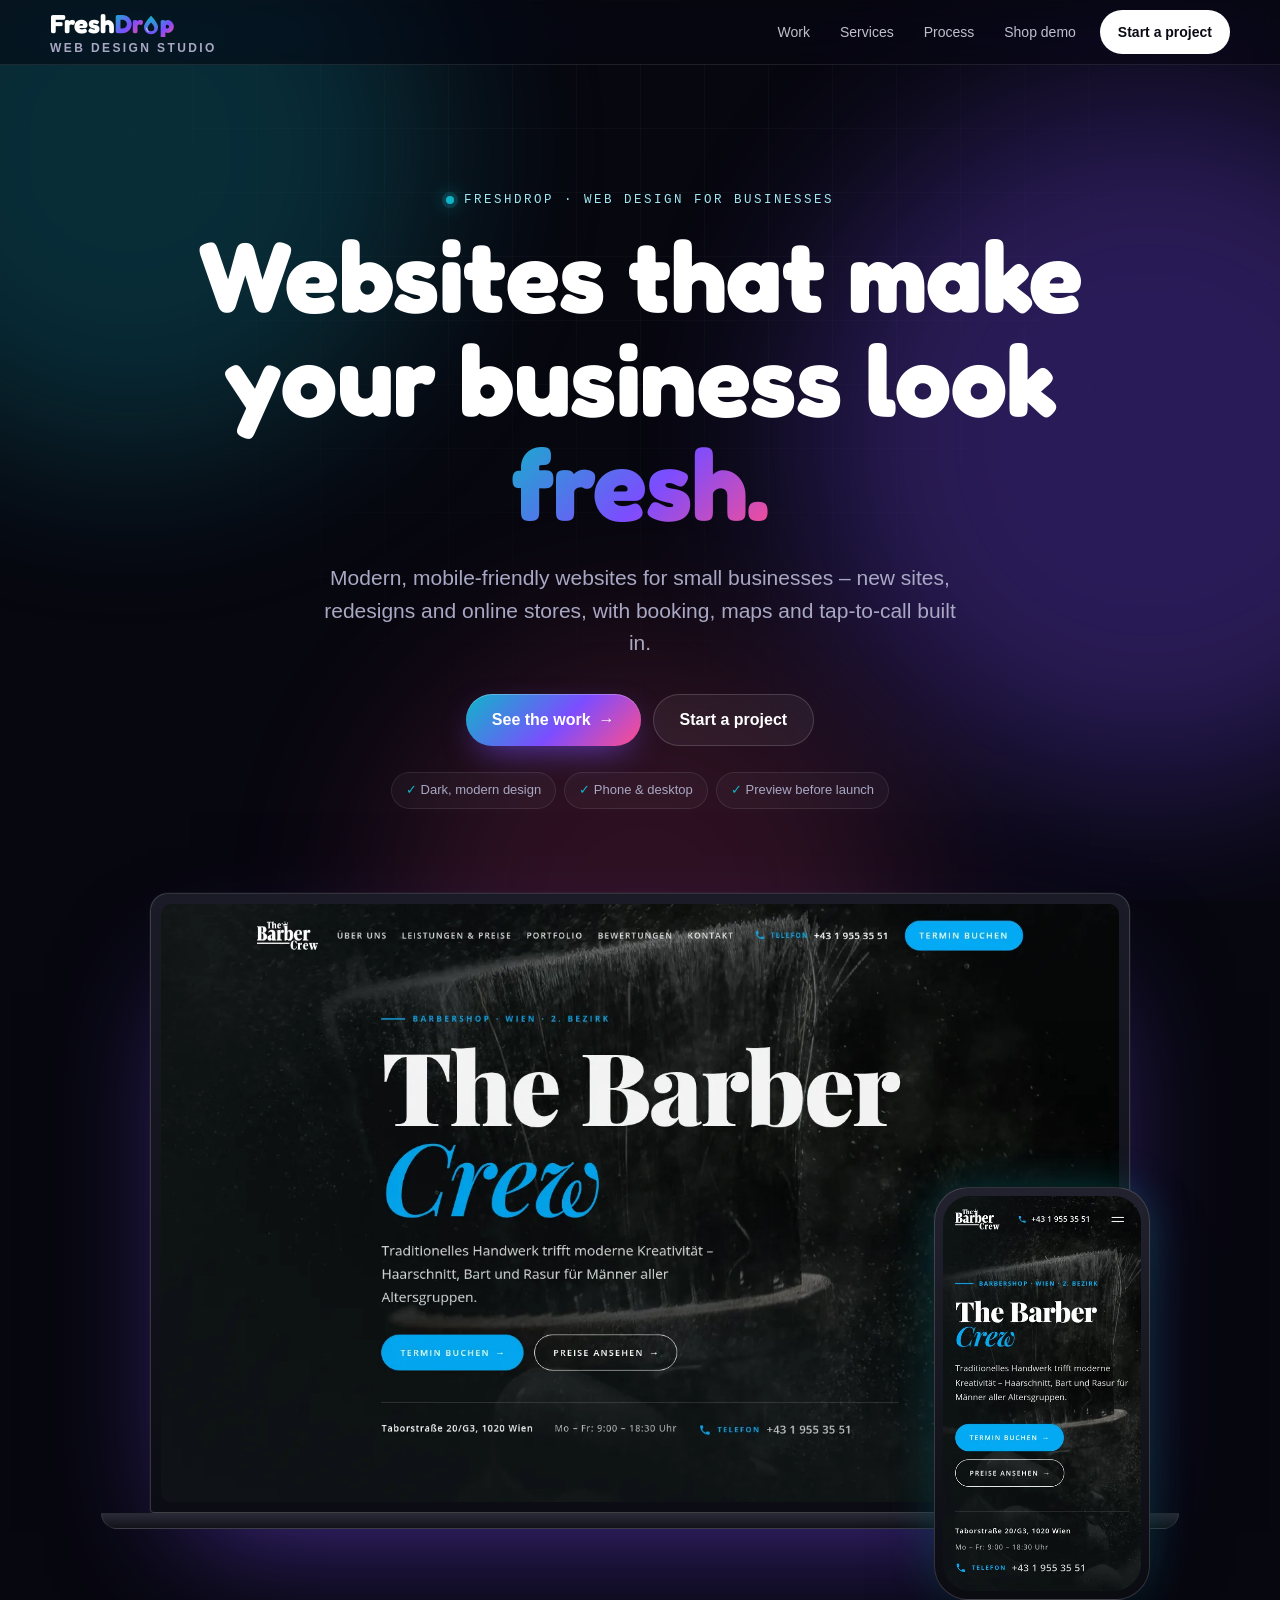
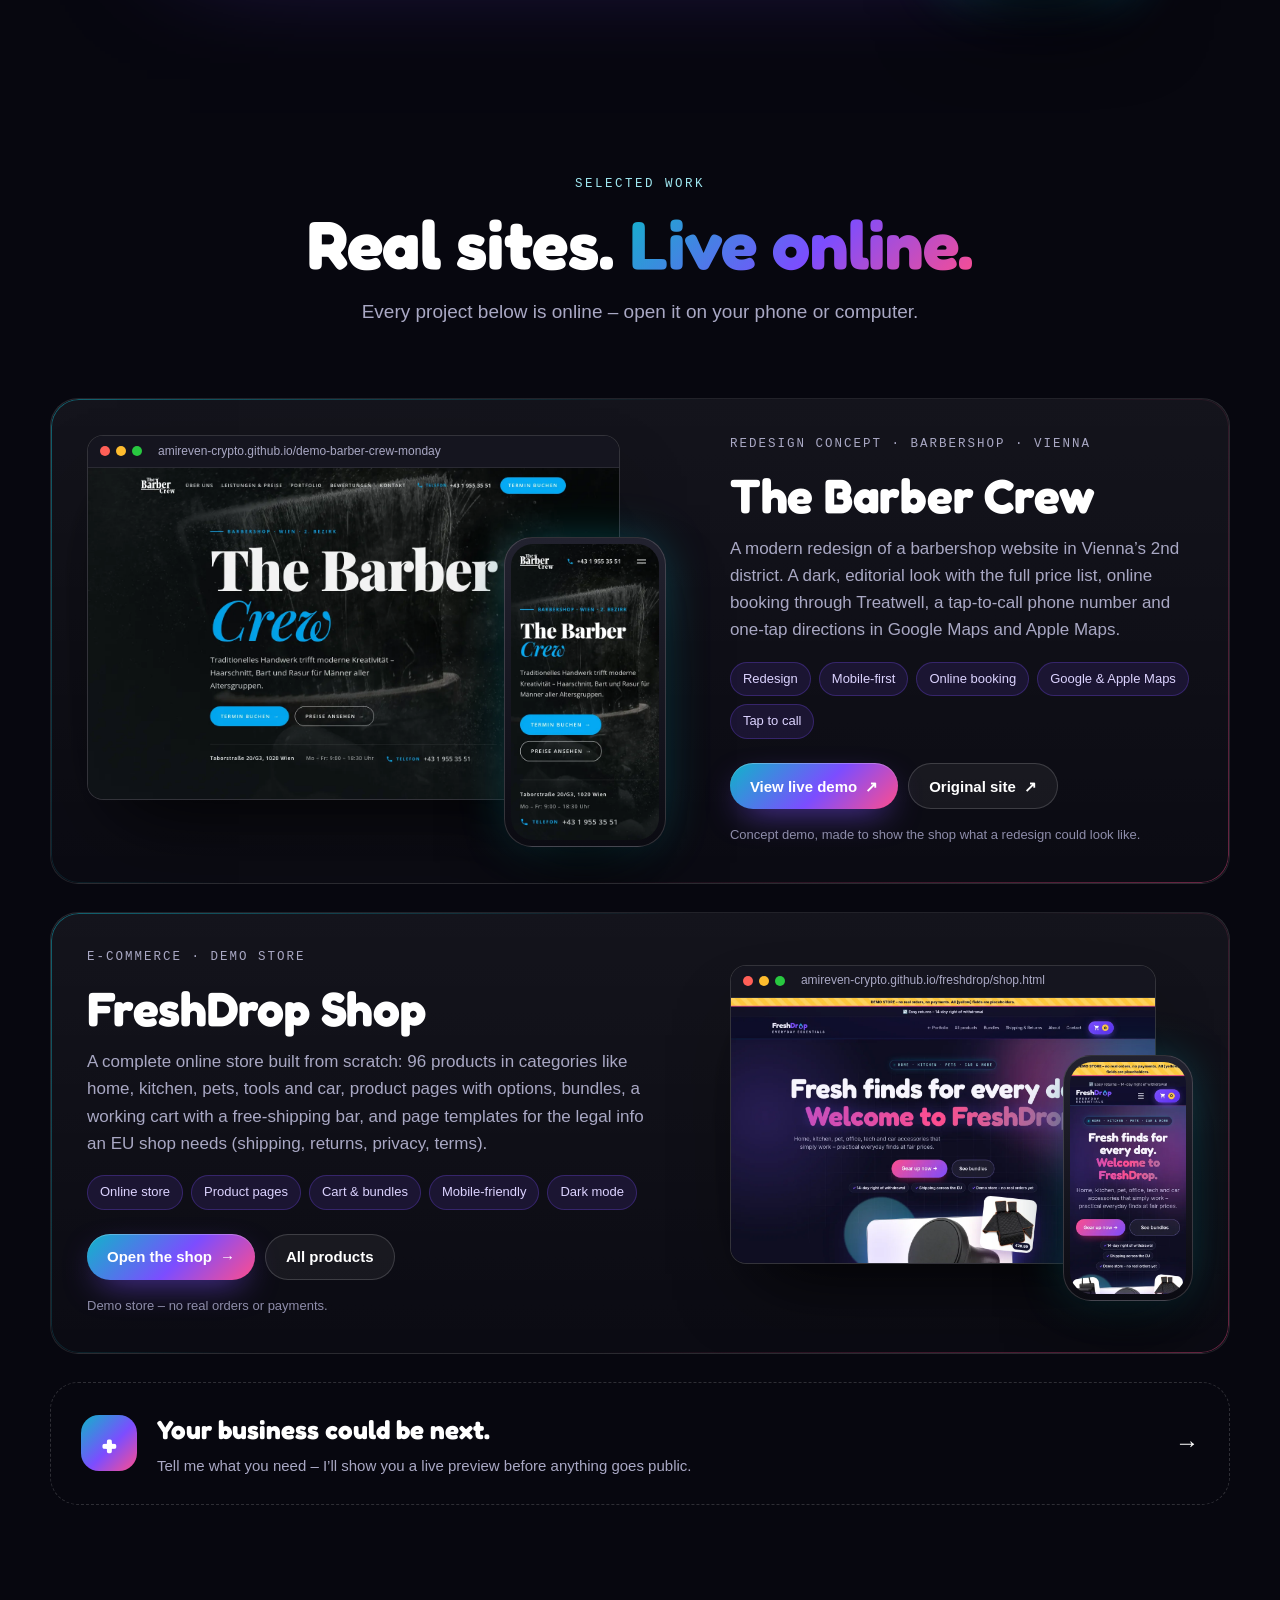
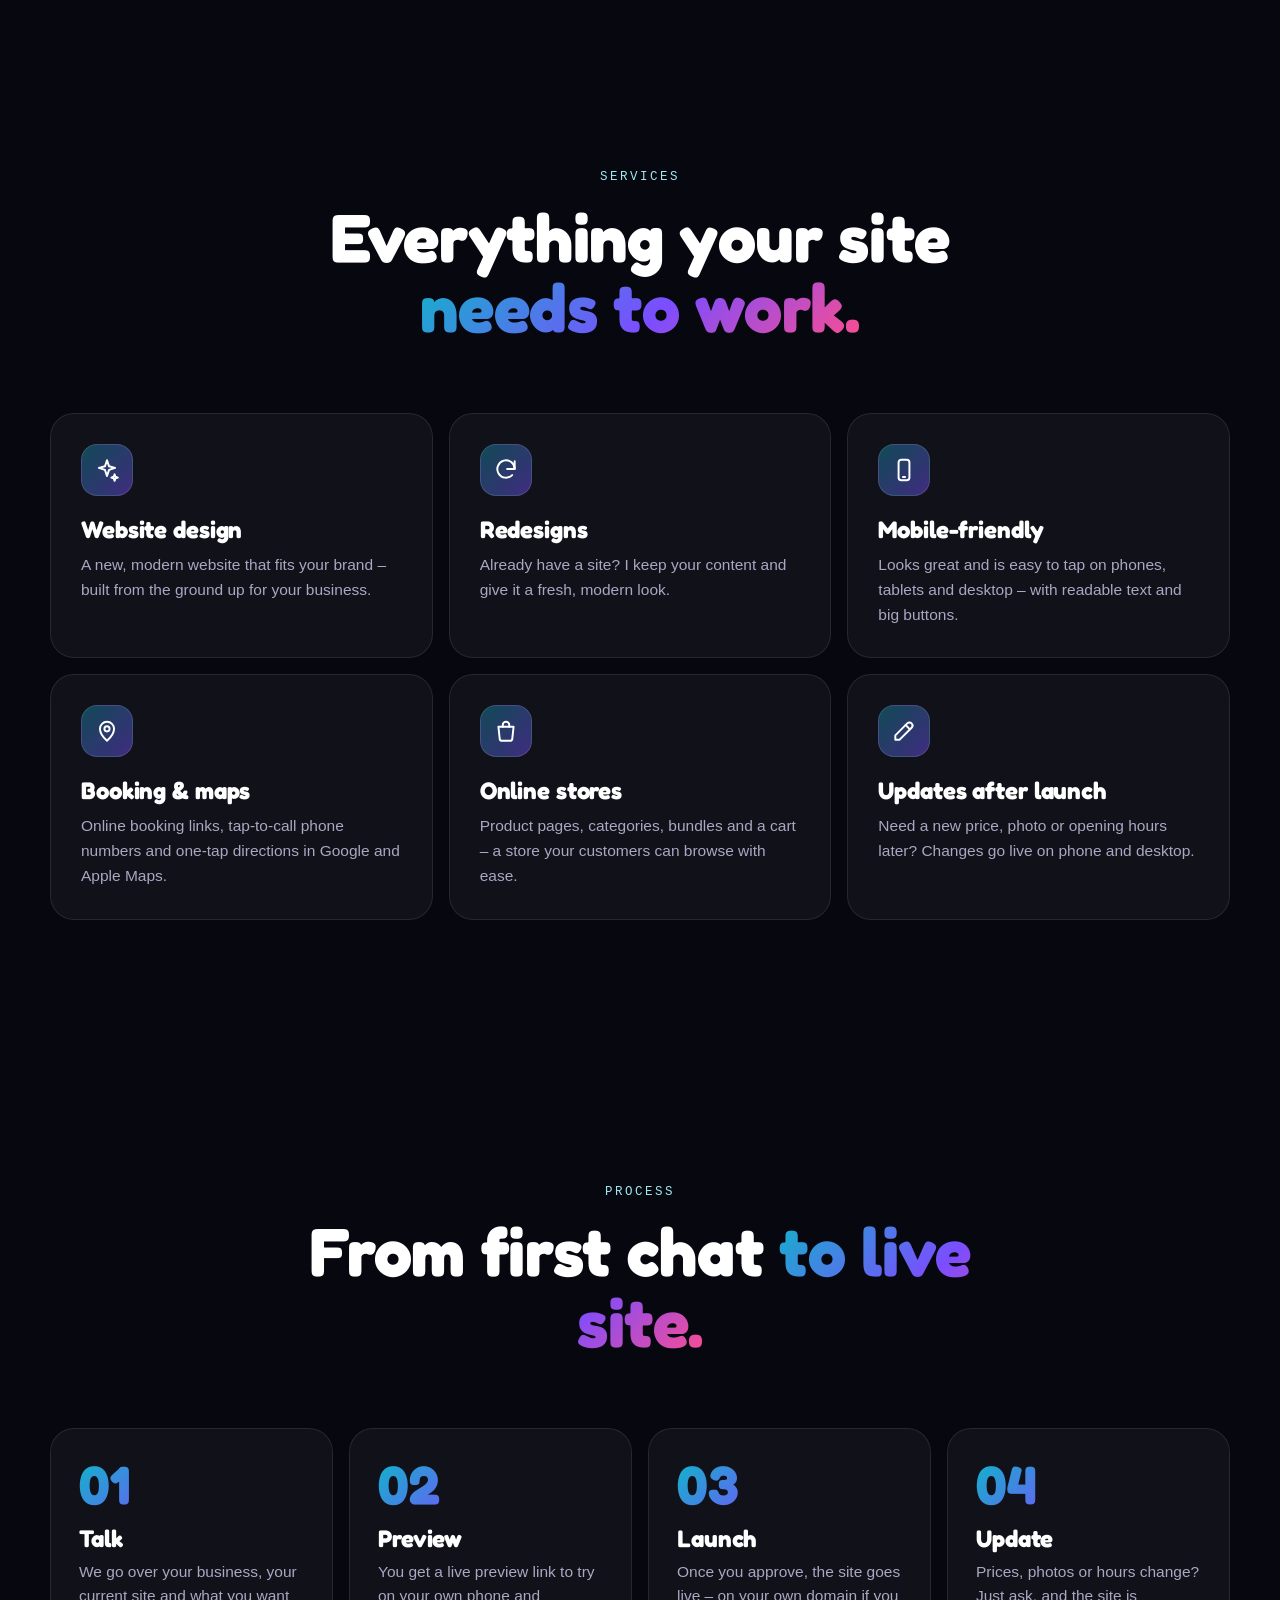
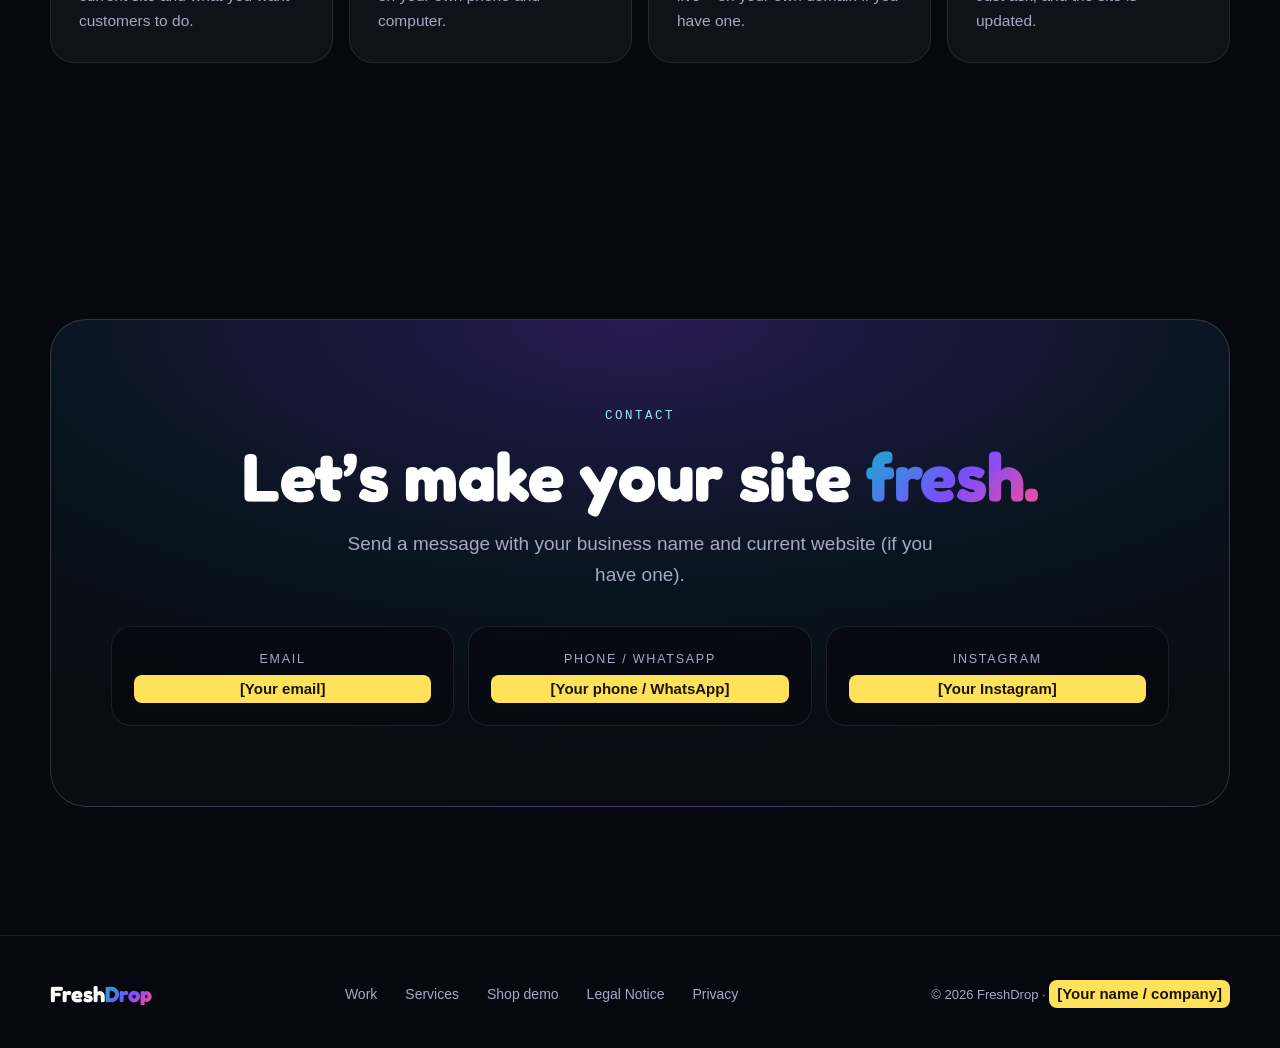
==== index.html @ e21762d0 "Harden the FreshDrop portfolio preview: CSP, noindex and HTML escaping Add security and referrer met" ====
<!doctype html><html lang="en" class="dark"><head><meta charset="utf-8">
<meta http-equiv="Content-Security-Policy" content="default-src 'self'; base-uri 'self'; object-src 'none'; script-src 'self'; style-src 'self' 'unsafe-inline'; img-src 'self' data:; font-src 'self'; media-src 'self'; connect-src 'none'; form-action 'self'; frame-src 'none'; worker-src 'none'; upgrade-insecure-requests">
<meta name="referrer" content="strict-origin-when-cross-origin">
<meta name="robots" content="noindex, nofollow"><meta name="viewport" content="width=device-width,initial-scale=1,viewport-fit=cover">
<title>FreshDrop | Web design for businesses</title>
<meta name="description" content="FreshDrop designs and builds modern, mobile-friendly websites for businesses – new sites, redesigns, online stores, booking and maps integration.">
<link rel="canonical" href="https://amireven-crypto.github.io/freshdrop/">
<meta property="og:type" content="website"><meta property="og:site_name" content="FreshDrop"><meta property="og:locale" content="en_US"><meta property="og:title" content="FreshDrop | Web design for businesses"><meta property="og:description" content="Modern, mobile-friendly websites for businesses – new sites, redesigns and online stores."><meta property="og:url" content="https://amireven-crypto.github.io/freshdrop/"><meta property="og:image" content="https://amireven-crypto.github.io/freshdrop/assets/work/og-portfolio.png"><meta property="og:image:width" content="1200"><meta property="og:image:height" content="630"><meta property="og:image:alt" content="FreshDrop – web design for businesses">
<meta name="twitter:card" content="summary_large_image"><meta name="twitter:title" content="FreshDrop | Web design for businesses"><meta name="twitter:description" content="Modern, mobile-friendly websites for businesses – new sites, redesigns and online stores."><meta name="twitter:image" content="https://amireven-crypto.github.io/freshdrop/assets/work/og-portfolio.png">
<meta name="color-scheme" content="dark only"><meta name="theme-color" content="#07070F">
<link rel="icon" href="assets/favicon.svg" type="image/svg+xml"><link rel="icon" href="favicon.ico" sizes="48x48"><link rel="apple-touch-icon" href="assets/apple-touch-icon.png">
<link rel="preload" href="assets/fonts/fredoka-latin.woff2" as="font" type="font/woff2" crossorigin>
<link rel="stylesheet" href="assets/portfolio.css">
</head>
<body>
<a class="skip" href="#main">Skip to main content</a>
<div class="bg" aria-hidden="true"><span class="orb o1"></span><span class="orb o2"></span><span class="orb o3"></span><span class="grid"></span></div>

<header class="nav" id="top"><div class="wrap nav-in">
  <a class="logo" href="index.html" aria-label="FreshDrop – home"><span class="wm">Fresh<b>Dr</b><svg class="pdrop" viewBox="0 0 24 30" aria-hidden="true"><defs><linearGradient id="fdg" x1="0" y1="0" x2="0" y2="1"><stop offset="0" stop-color="#0FB5C9"/><stop offset="1" stop-color="#7C4DFF"/></linearGradient></defs><path fill="url(#fdg)" fill-rule="evenodd" d="M12 1C12 1 1.5 11.6 1.5 18.2a10.5 10.5 0 0 0 21 0C22.5 11.6 12 1 12 1ZM12 11.2C12 11.2 7.1 16.1 7.1 19.2a4.9 4.9 0 0 0 9.8 0C16.9 16.1 12 11.2 12 11.2Z"/><path d="M5.2 19.5a7 7 0 0 0 2.6 5.2" fill="none" stroke="#fff" stroke-opacity=".75" stroke-width="1.4" stroke-linecap="round"/></svg><b>p</b></span><small class="tagline">Web design studio</small></a>
  <nav class="links" id="navlinks" aria-label="Main"><a href="#work">Work</a><a href="#services">Services</a><a href="#process">Process</a><a href="shop.html">Shop demo</a><a href="#contact" class="cta-sm">Start a project</a></nav>
  <button class="burger" type="button" aria-label="Open menu" aria-expanded="false" aria-controls="navlinks"><span></span><span></span></button>
</div></header>

<main id="main" tabindex="-1">
<section class="hero"><div class="wrap">
  <p class="eyebrow"><span class="dot"></span>FreshDrop · Web design for businesses</p>
  <h1>Websites that make <br>your business look <span class="g">fresh.</span></h1>
  <p class="lead">Modern, mobile-friendly websites for small businesses – new sites, redesigns and online stores, with booking, maps and tap-to-call built in.</p>
  <div class="ctas"><a class="btn primary" href="#work">See the work <span aria-hidden="true">→</span></a><a class="btn ghost" href="#contact">Start a project</a></div>
  <ul class="chips" aria-label="Highlights"><li>Dark, modern design</li><li>Phone &amp; desktop</li><li>Preview before launch</li></ul>
  <div class="hero-stage reveal" aria-hidden="true">
    <div class="laptop"><div class="screen"><img src="assets/work/barbercrew-desktop.webp" alt="" width="1440" height="900" fetchpriority="high"></div><div class="base"></div></div>
    <div class="phone"><div class="pscreen"><img src="assets/work/barbercrew-mobile.webp" alt="" width="390" height="845"></div></div>
  </div>
</div></section>

<section class="sec" id="work" aria-labelledby="work-h"><div class="wrap">
  <div class="head reveal"><p class="eyebrow">Selected work</p><h2 id="work-h">Real sites. <span class="g">Live online.</span></h2><p class="sub">Every project below is online – open it on your phone or computer.</p></div>

  <article class="proj reveal">
    <div class="proj-media">
      <div class="win"><div class="bar"><i></i><i></i><i></i><span>amireven-crypto.github.io/demo-barber-crew-monday</span></div><img src="assets/work/barbercrew-desktop.webp" alt="The Barber Crew redesign – desktop homepage with dark hero, booking button and phone number" width="1440" height="900" loading="lazy"></div>
      <div class="phone sm"><div class="pscreen"><img src="assets/work/barbercrew-mobile.webp" alt="The Barber Crew redesign on a phone" width="390" height="845" loading="lazy"></div></div>
    </div>
    <div class="proj-body">
      <p class="kicker">Redesign concept · Barbershop · Vienna</p>
      <h3>The Barber Crew</h3>
      <p>A modern redesign of a barbershop website in Vienna’s 2nd district. A dark, editorial look with the full price list, online booking through Treatwell, a tap-to-call phone number and one-tap directions in Google Maps and Apple Maps.</p>
      <ul class="tags"><li>Redesign</li><li>Mobile-first</li><li>Online booking</li><li>Google &amp; Apple Maps</li><li>Tap to call</li></ul>
      <div class="pl"><a class="btn primary sm" href="https://amireven-crypto.github.io/demo-barber-crew-monday/" target="_blank" rel="noopener">View live demo <span aria-hidden="true">↗</span></a><a class="btn ghost sm" href="https://barber-crew.at/" target="_blank" rel="noopener">Original site <span aria-hidden="true">↗</span></a></div>
      <p class="note">Concept demo, made to show the shop what a redesign could look like.</p>
    </div>
  </article>

  <article class="proj flip reveal">
    <div class="proj-media">
      <div class="win"><div class="bar"><i></i><i></i><i></i><span>amireven-crypto.github.io/freshdrop/shop.html</span></div><img src="assets/work/freshdrop-shop-desktop.webp" alt="FreshDrop Shop – desktop homepage of the demo online store" width="1440" height="900" loading="lazy"></div>
      <div class="phone sm"><div class="pscreen"><img src="assets/work/freshdrop-shop-mobile.webp" alt="FreshDrop Shop on a phone" width="390" height="844" loading="lazy"></div></div>
    </div>
    <div class="proj-body">
      <p class="kicker">E-commerce · Demo store</p>
      <h3>FreshDrop Shop</h3>
      <p>A complete online store built from scratch: 96 products in categories like home, kitchen, pets, tools and car, product pages with options, bundles, a working cart with a free-shipping bar, and page templates for the legal info an EU shop needs (shipping, returns, privacy, terms).</p>
      <ul class="tags"><li>Online store</li><li>Product pages</li><li>Cart &amp; bundles</li><li>Mobile-friendly</li><li>Dark mode</li></ul>
      <div class="pl"><a class="btn primary sm" href="shop.html">Open the shop <span aria-hidden="true">→</span></a><a class="btn ghost sm" href="products.html">All products</a></div>
      <p class="note">Demo store – no real orders or payments.</p>
    </div>
  </article>

  <a class="next reveal" href="#contact"><span class="plus" aria-hidden="true">+</span><span><b>Your business could be next.</b><small>Tell me what you need – I’ll show you a live preview before anything goes public.</small></span><span class="arr" aria-hidden="true">→</span></a>
</div></section>

<section class="sec" id="services" aria-labelledby="svc-h"><div class="wrap">
  <div class="head reveal"><p class="eyebrow">Services</p><h2 id="svc-h">Everything your site <span class="g">needs to work.</span></h2></div>
  <div class="svc">
    <div class="tile reveal"><span class="ic" aria-hidden="true"><svg viewBox="0 0 24 24" fill="none" stroke="currentColor" stroke-width="1.8" stroke-linecap="round" stroke-linejoin="round"><path d="M12 3l1.9 5.6L19.5 10l-5.6 1.9L12 17.5l-1.9-5.6L4.5 10l5.6-1.4z"/><path d="M19 16l.8 2.2L22 19l-2.2.8L19 22l-.8-2.2L16 19l2.2-.8z"/></svg></span><h3>Website design</h3><p>A new, modern website that fits your brand – built from the ground up for your business.</p></div>
    <div class="tile reveal"><span class="ic" aria-hidden="true"><svg viewBox="0 0 24 24" fill="none" stroke="currentColor" stroke-width="1.8" stroke-linecap="round" stroke-linejoin="round"><path d="M20 11a8 8 0 1 0-2.3 5.7"/><path d="M20 4v7h-7"/></svg></span><h3>Redesigns</h3><p>Already have a site? I keep your content and give it a fresh, modern look.</p></div>
    <div class="tile reveal"><span class="ic" aria-hidden="true"><svg viewBox="0 0 24 24" fill="none" stroke="currentColor" stroke-width="1.8" stroke-linecap="round" stroke-linejoin="round"><rect x="7" y="2.5" width="10" height="19" rx="2.5"/><path d="M11 18.5h2"/></svg></span><h3>Mobile-friendly</h3><p>Looks great and is easy to tap on phones, tablets and desktop – with readable text and big buttons.</p></div>
    <div class="tile reveal"><span class="ic" aria-hidden="true"><svg viewBox="0 0 24 24" fill="none" stroke="currentColor" stroke-width="1.8" stroke-linecap="round" stroke-linejoin="round"><path d="M12 21s-6.5-5.6-6.5-11a6.5 6.5 0 0 1 13 0c0 5.4-6.5 11-6.5 11z"/><circle cx="12" cy="10" r="2.4"/></svg></span><h3>Booking &amp; maps</h3><p>Online booking links, tap-to-call phone numbers and one-tap directions in Google and Apple Maps.</p></div>
    <div class="tile reveal"><span class="ic" aria-hidden="true"><svg viewBox="0 0 24 24" fill="none" stroke="currentColor" stroke-width="1.8" stroke-linecap="round" stroke-linejoin="round"><path d="M5 8h14l-1.2 11.2a2 2 0 0 1-2 1.8H8.2a2 2 0 0 1-2-1.8z"/><path d="M9 8V6.5a3 3 0 0 1 6 0V8"/></svg></span><h3>Online stores</h3><p>Product pages, categories, bundles and a cart – a store your customers can browse with ease.</p></div>
    <div class="tile reveal"><span class="ic" aria-hidden="true"><svg viewBox="0 0 24 24" fill="none" stroke="currentColor" stroke-width="1.8" stroke-linecap="round" stroke-linejoin="round"><path d="M4 20h4L19 9a2.8 2.8 0 0 0-4-4L4 16z"/><path d="M13.5 6.5l4 4"/></svg></span><h3>Updates after launch</h3><p>Need a new price, photo or opening hours later? Changes go live on phone and desktop.</p></div>
  </div>
</div></section>

<section class="sec" id="process" aria-labelledby="proc-h"><div class="wrap">
  <div class="head reveal"><p class="eyebrow">Process</p><h2 id="proc-h">From first chat <span class="g">to live site.</span></h2></div>
  <ol class="steps">
    <li class="reveal"><span class="n">01</span><h3>Talk</h3><p>We go over your business, your current site and what you want customers to do.</p></li>
    <li class="reveal"><span class="n">02</span><h3>Preview</h3><p>You get a live preview link to try on your own phone and computer.</p></li>
    <li class="reveal"><span class="n">03</span><h3>Launch</h3><p>Once you approve, the site goes live – on your own domain if you have one.</p></li>
    <li class="reveal"><span class="n">04</span><h3>Update</h3><p>Prices, photos or hours change? Just ask, and the site is updated.</p></li>
  </ol>
</div></section>

<section class="sec" id="contact" aria-labelledby="ct-h"><div class="wrap">
  <div class="contact reveal">
    <p class="eyebrow">Contact</p>
    <h2 id="ct-h">Let’s make your site <span class="g">fresh.</span></h2>
    <p class="sub">Send a message with your business name and current website (if you have one).</p>
    <div class="ct-grid">
      <a class="ct" href="#contact"><small>Email</small><span class="ph">[Your email]</span></a>
      <a class="ct" href="#contact"><small>Phone / WhatsApp</small><span class="ph">[Your phone / WhatsApp]</span></a>
      <a class="ct" href="#contact"><small>Instagram</small><span class="ph">[Your Instagram]</span></a>
    </div>
  </div>
</div></section>
</main>

<footer class="foot"><div class="wrap foot-in">
  <a class="logo" href="index.html" aria-label="FreshDrop – home"><span class="wm">Fresh<b>Drop</b></span></a>
  <nav aria-label="Footer"><a href="#work">Work</a><a href="#services">Services</a><a href="shop.html">Shop demo</a><a href="legal-notice.html">Legal Notice</a><a href="privacy.html">Privacy</a></nav>
  <p>© <span id="yr">2026</span> FreshDrop · <span class="ph">[Your name / company]</span></p>
</div></footer>
<script src="assets/portfolio.js"></script>
</body></html>
---- assets/portfolio.css ----
/* FreshDrop portfolio – always dark, Apple-like, bubbly Fredoka headings */
@font-face{font-family:'Fredoka';font-style:normal;font-weight:500 700;font-display:swap;src:url(fonts/fredoka-latin-ext.woff2) format('woff2');unicode-range:U+0100-02BA,U+02BD-02C5,U+02C7-02CC,U+02CE-02D7,U+02DD-02FF,U+0304,U+0308,U+0329,U+1D00-1DBF,U+1E00-1E9F,U+1EF2-1EFF,U+2020,U+20A0-20AB,U+20AD-20C4,U+2113,U+2C60-2C7F,U+A720-A7FF}
@font-face{font-family:'Fredoka';font-style:normal;font-weight:500 700;font-display:swap;src:url(fonts/fredoka-latin.woff2) format('woff2');unicode-range:U+0000-00FF,U+0131,U+0152-0153,U+02BB-02BC,U+02C6,U+02DA,U+02DC,U+0304,U+0308,U+0329,U+2000-206F,U+20AC,U+2122,U+2191,U+2193,U+2212,U+2215,U+FEFF,U+FFFD}
:root{color-scheme:dark only;--bg:#07070F;--bg2:#0E0E1C;--card:rgba(255,255,255,.045);--line:rgba(255,255,255,.09);--line2:rgba(255,255,255,.16);--text:#E9E8F5;--muted:#A9A8C4;--ink:#FFFFFF;
--grad:linear-gradient(135deg,#0FB5C9 0%,#7C4DFF 55%,#FF4D8D 100%);--display:'Fredoka',ui-rounded,"SF Pro Rounded",system-ui,-apple-system,"Segoe UI",sans-serif;
--font:-apple-system,BlinkMacSystemFont,"SF Pro Text","Inter","Segoe UI",Roboto,"Helvetica Neue",Arial,sans-serif;--r:28px;--ease:cubic-bezier(.22,.61,.36,1)}
*{box-sizing:border-box}
html{background:var(--bg);scroll-behavior:smooth;scroll-padding-top:84px;-webkit-text-size-adjust:100%}
body{margin:0;background:transparent;color:var(--text);font:400 17px/1.6 var(--font);-webkit-font-smoothing:antialiased;-moz-osx-font-smoothing:grayscale;overflow-x:hidden}
img{max-width:100%;height:auto;display:block}
a{color:inherit}
.wrap{width:min(1180px,100% - 40px);margin-inline:auto}
.skip{position:absolute;left:-9999px;top:8px;z-index:100;background:#fff;color:#000;padding:10px 16px;border-radius:12px}
.skip:focus{left:12px}
:focus-visible{outline:2px solid #7C4DFF;outline-offset:3px;border-radius:12px}
h1,h2,h3{font-family:var(--display);font-weight:700;color:var(--ink);letter-spacing:-.005em;line-height:1.04;margin:0}
.g{background:var(--grad);-webkit-background-clip:text;background-clip:text;color:transparent;-webkit-text-fill-color:transparent}
.eyebrow{display:inline-flex;align-items:center;gap:10px;margin:0 0 18px;font:500 12.5px/1 ui-monospace,"SF Mono","JetBrains Mono",Menlo,Consolas,monospace;letter-spacing:.2em;text-transform:uppercase;color:#9FE7F0}
.eyebrow .dot{width:8px;height:8px;border-radius:50%;background:#0FB5C9;box-shadow:0 0 0 4px rgba(15,181,201,.18),0 0 18px #0FB5C9;animation:pulse 2.4s infinite}
@keyframes pulse{50%{box-shadow:0 0 0 8px rgba(15,181,201,0),0 0 24px #0FB5C9}}

/* background */
.bg{position:fixed;inset:0;z-index:-1;overflow:hidden;pointer-events:none}
.orb{position:absolute;border-radius:50%;filter:blur(90px);opacity:.42}
.o1{width:620px;height:620px;left:-180px;top:-160px;background:#0FB5C9;opacity:.22}
.o2{width:700px;height:700px;right:-220px;top:10%;background:#7C4DFF;opacity:.30}
.o3{width:520px;height:520px;left:30%;bottom:-260px;background:#FF4D8D;opacity:.16}
.grid{position:absolute;inset:0;background-image:linear-gradient(rgba(255,255,255,.035) 1px,transparent 1px),linear-gradient(90deg,rgba(255,255,255,.035) 1px,transparent 1px);background-size:64px 64px;-webkit-mask-image:radial-gradient(ellipse at 50% 0%,#000 0%,transparent 70%);mask-image:radial-gradient(ellipse at 50% 0%,#000 0%,transparent 70%)}

/* nav */
.nav{position:sticky;top:0;z-index:50;background:rgba(7,7,15,.62);-webkit-backdrop-filter:saturate(180%) blur(20px);backdrop-filter:saturate(180%) blur(20px);border-bottom:1px solid var(--line)}
.nav-in{display:flex;align-items:center;justify-content:space-between;min-height:64px;gap:16px}
.logo{display:inline-flex;flex-direction:column;text-decoration:none;color:var(--ink);line-height:1;min-height:44px;justify-content:center}
.logo .wm{font-family:var(--display);font-weight:700;font-size:26px;letter-spacing:0;display:inline-flex;align-items:flex-end}
.logo .wm b{font-weight:700;background:var(--grad);-webkit-background-clip:text;background-clip:text;color:transparent;-webkit-text-fill-color:transparent}
.logo .pdrop{width:.62em;height:.78em;margin:0 .01em .06em}
.logo .tagline{font:600 12px/1 var(--font);letter-spacing:.2em;text-transform:uppercase;color:var(--muted);margin-top:5px}
.links{display:flex;align-items:center;gap:6px}
.links a{text-decoration:none;font-size:14px;color:var(--text);opacity:.82;padding:10px 12px;border-radius:999px;min-height:44px;display:inline-flex;align-items:center;transition:opacity .2s,background .2s}
.links a:hover{opacity:1;background:rgba(255,255,255,.06)}
.links .cta-sm{opacity:1;background:#fff;color:#0A0A14;font-weight:600;padding:10px 18px;margin-left:6px}
.links .cta-sm:hover{background:#fff;transform:translateY(-1px)}
.burger{display:none;width:44px;height:44px;border:1px solid var(--line2);border-radius:14px;background:rgba(255,255,255,.04);cursor:pointer;flex-direction:column;justify-content:center;align-items:center;gap:6px}
.burger span{display:block;width:18px;height:2px;border-radius:2px;background:#fff;transition:transform .3s var(--ease)}
.burger[aria-expanded="true"] span:first-child{transform:translateY(4px) rotate(45deg)}
.burger[aria-expanded="true"] span:last-child{transform:translateY(-4px) rotate(-45deg)}

/* buttons */
.btn{display:inline-flex;align-items:center;justify-content:center;gap:8px;min-height:52px;padding:0 26px;border-radius:999px;font:600 16px/1 var(--font);text-decoration:none;transition:transform .25s var(--ease),box-shadow .25s,background .25s;white-space:nowrap}
.btn.sm{min-height:46px;padding:0 20px;font-size:15px}
.btn.primary{background:var(--grad);color:#fff;box-shadow:0 12px 34px -12px rgba(124,77,255,.8),inset 0 1px 0 rgba(255,255,255,.25)}
.btn.primary:hover{transform:translateY(-2px);box-shadow:0 18px 40px -12px rgba(124,77,255,.95)}
.btn.ghost{background:rgba(255,255,255,.05);color:#fff;border:1px solid var(--line2)}
.btn.ghost:hover{background:rgba(255,255,255,.1)}

/* hero */
.hero{padding:clamp(56px,10vw,120px) 0 40px;text-align:center}
.hero h1{font-size:clamp(42px,8vw,100px);margin:0 auto;max-width:17ch}
.lead{max-width:640px;margin:26px auto 0;font-size:clamp(17px,2vw,21px);color:var(--muted);line-height:1.55}
.ctas{display:flex;gap:12px;justify-content:center;flex-wrap:wrap;margin-top:34px}
.chips{list-style:none;display:flex;flex-wrap:wrap;justify-content:center;gap:8px;padding:0;margin:26px 0 0}
.chips li{font-size:13px;color:var(--muted);padding:7px 14px;border-radius:999px;border:1px solid var(--line);background:rgba(255,255,255,.03)}
.chips li::before{content:"✓ ";color:#0FB5C9}
.hero-stage{position:relative;margin:clamp(48px,7vw,84px) auto 0;max-width:980px;padding-bottom:6%}
.laptop .screen{border-radius:18px 18px 4px 4px;padding:10px;background:linear-gradient(#1b1b28,#0c0c14);border:1px solid var(--line2);box-shadow:0 60px 120px -40px rgba(124,77,255,.55),0 0 0 1px rgba(255,255,255,.04)}
.laptop .screen img{border-radius:10px;aspect-ratio:16/10;object-fit:cover;width:100%}
.laptop .base{height:16px;margin:0 -5%;border-radius:0 0 22px 22px;background:linear-gradient(#2a2a38,#121219);border:1px solid var(--line)}
.phone{position:absolute;right:-2%;bottom:0;width:22%;min-width:120px;padding:8px;border-radius:34px;background:linear-gradient(#22222f,#0b0b12);border:1px solid var(--line2);box-shadow:0 40px 80px -24px rgba(0,0,0,.9),0 0 50px -10px rgba(15,181,201,.45)}
.pscreen{border-radius:27px;overflow:hidden;aspect-ratio:390/780}
.pscreen img{width:100%;height:100%;object-fit:cover;object-position:top}

/* sections */
.sec{padding:clamp(72px,10vw,130px) 0}
.head{text-align:center;max-width:780px;margin:0 auto clamp(40px,6vw,70px)}
.head h2,.contact h2{font-size:clamp(36px,5.6vw,68px)}
.sub{color:var(--muted);font-size:clamp(16px,1.8vw,19px);margin:18px auto 0;max-width:600px}

/* projects */
.proj{display:grid;grid-template-columns:minmax(0,1.25fr) minmax(0,1fr);gap:clamp(28px,5vw,64px);align-items:center;padding:clamp(22px,3vw,36px);border-radius:var(--r);background:linear-gradient(180deg,rgba(255,255,255,.055),rgba(255,255,255,.02));border:1px solid var(--line);margin-bottom:28px;position:relative;overflow:hidden}
.proj::before{content:"";position:absolute;inset:0;border-radius:inherit;padding:1px;background:linear-gradient(135deg,rgba(15,181,201,.5),transparent 40%,transparent 60%,rgba(255,77,141,.4));-webkit-mask:linear-gradient(#000 0 0) content-box,linear-gradient(#000 0 0);-webkit-mask-composite:xor;mask-composite:exclude;pointer-events:none}
.proj.flip .proj-media{order:2}
.proj-media{position:relative;padding:0 8% 8% 0}
.win{border-radius:16px;overflow:hidden;border:1px solid var(--line2);background:#0c0c14;box-shadow:0 40px 80px -30px rgba(0,0,0,.9);transition:transform .6s var(--ease)}
.proj:hover .win{transform:translateY(-4px) scale(1.01)}
.win .bar{display:flex;align-items:center;gap:6px;height:32px;padding:0 12px;background:#15151f;border-bottom:1px solid var(--line)}
.win .bar i{width:10px;height:10px;border-radius:50%;background:#3a3a4a}
.win .bar i:nth-child(1){background:#FF5F57}.win .bar i:nth-child(2){background:#FEBC2E}.win .bar i:nth-child(3){background:#28C840}
.win .bar span{margin-left:10px;font-size:12px;color:var(--muted);white-space:nowrap;overflow:hidden;text-overflow:ellipsis}
.win img{aspect-ratio:16/10;object-fit:cover;width:100%}
.phone.sm{width:28%;right:0;bottom:0;border-radius:28px;padding:6px}
.phone.sm .pscreen{border-radius:22px}
.kicker{font:500 12.5px/1.4 ui-monospace,"SF Mono",Menlo,Consolas,monospace;letter-spacing:.16em;text-transform:uppercase;color:#C9B8FF;margin:0 0 12px}
.proj h3{font-size:clamp(32px,4vw,48px);margin-bottom:14px}
.proj-body>p{color:var(--muted);margin:0 0 18px}
.tags{list-style:none;display:flex;flex-wrap:wrap;gap:8px;padding:0;margin:0 0 24px}
.tags li{font-size:13px;padding:6px 12px;border-radius:999px;background:rgba(124,77,255,.12);border:1px solid rgba(124,77,255,.28);color:#DCD3FF}
.pl{display:flex;flex-wrap:wrap;gap:10px}
.note{font-size:13px!important;color:#8E8DAA!important;margin:16px 0 0!important}
.next{display:flex;align-items:center;gap:20px;padding:26px 30px;border-radius:var(--r);border:1px dashed var(--line2);text-decoration:none;transition:background .3s,border-color .3s;min-height:44px}
.next:hover{background:rgba(255,255,255,.04);border-color:rgba(124,77,255,.6)}
.next .plus{flex:none;width:56px;height:56px;border-radius:18px;display:grid;place-items:center;font:700 30px/1 var(--display);background:var(--grad);color:#fff}
.next b{display:block;font-family:var(--display);font-weight:700;font-size:clamp(20px,2.4vw,26px);color:#fff}
.next small{display:block;color:var(--muted);font-size:15px;margin-top:4px}
.next .arr{margin-left:auto;font-size:24px;color:#fff}

/* services */
.svc{display:grid;grid-template-columns:repeat(3,1fr);gap:16px}
.tile{padding:30px;border-radius:24px;background:var(--card);border:1px solid var(--line);transition:transform .4s var(--ease),border-color .3s,background .3s}
.tile:hover{transform:translateY(-4px);border-color:rgba(124,77,255,.45);background:rgba(255,255,255,.06)}
.tile .ic{display:grid;place-items:center;width:52px;height:52px;border-radius:16px;font-size:24px;color:#fff;background:linear-gradient(135deg,rgba(15,181,201,.35),rgba(124,77,255,.45));border:1px solid rgba(255,255,255,.12);margin-bottom:22px}
.tile .ic svg{width:26px;height:26px}
.tile h3{font-size:24px;margin-bottom:10px}
.tile p{margin:0;color:var(--muted);font-size:15.5px}

/* process */
.steps{list-style:none;padding:0;margin:0;display:grid;grid-template-columns:repeat(4,1fr);gap:16px;counter-reset:s}
.steps li{position:relative;padding:28px;border-radius:24px;background:var(--card);border:1px solid var(--line)}
.steps .n{display:block;font:700 54px/1 var(--display);margin-bottom:16px;background:var(--grad);-webkit-background-clip:text;background-clip:text;color:transparent;-webkit-text-fill-color:transparent}
.steps h3{font-size:24px;margin-bottom:8px}
.steps p{margin:0;color:var(--muted);font-size:15.5px}

/* contact */
.contact{text-align:center;padding:clamp(40px,7vw,80px) clamp(20px,5vw,60px);border-radius:36px;background:radial-gradient(120% 120% at 50% 0%,rgba(124,77,255,.28),rgba(15,181,201,.08) 45%,rgba(255,255,255,.02) 75%);border:1px solid var(--line2)}
.ct-grid{display:grid;grid-template-columns:repeat(3,1fr);gap:14px;margin-top:36px}
.ct{display:flex;flex-direction:column;gap:6px;padding:22px;border-radius:20px;background:rgba(7,7,15,.55);border:1px solid var(--line);text-decoration:none;min-height:44px}
.ct small{font-size:12.5px;letter-spacing:.14em;text-transform:uppercase;color:var(--muted)}
.ph{display:inline-block;background:#FFE15A;color:#1a1400;font-weight:600;padding:2px 8px;border-radius:8px;font-size:15px}

/* footer */
.foot{border-top:1px solid var(--line);padding:36px 0 calc(36px + env(safe-area-inset-bottom))}
.foot-in{display:flex;flex-wrap:wrap;align-items:center;justify-content:space-between;gap:16px}
.foot nav{display:flex;flex-wrap:wrap;gap:4px}
.foot nav a{font-size:14px;color:var(--muted);text-decoration:none;padding:10px 12px;min-height:44px;display:inline-flex;align-items:center;border-radius:999px}
.foot nav a:hover{color:#fff;background:rgba(255,255,255,.05)}
.foot p{margin:0;font-size:13px;color:var(--muted)}
.foot .logo .wm{font-size:22px}

/* reveal (only when JS is on, never hides content without JS) */
.js .reveal{opacity:0;transform:translateY(28px);transition:opacity .9s var(--ease),transform .9s var(--ease)}
.js .reveal.in{opacity:1;transform:none}
.noanim .reveal,.noanim *{transition:none!important;animation:none!important}
.noanim .reveal{opacity:1!important;transform:none!important}
@media (prefers-reduced-motion:reduce){html{scroll-behavior:auto}.js .reveal{opacity:1;transform:none;transition:none}.eyebrow .dot{animation:none}}

/* responsive */
@media (max-width:980px){.svc{grid-template-columns:repeat(2,1fr)}.steps{grid-template-columns:repeat(2,1fr)}
  .proj,.proj.flip{grid-template-columns:minmax(0,1fr)}.proj.flip .proj-media{order:0}}
@media (max-width:760px){
  .burger{display:flex}
  .links{position:absolute;top:100%;left:0;right:0;flex-direction:column;align-items:stretch;gap:2px;padding:10px 16px 18px;background:rgba(7,7,15,.96);-webkit-backdrop-filter:blur(20px);backdrop-filter:blur(20px);border-bottom:1px solid var(--line);display:none}
  .links.open{display:flex}
  .links a{font-size:17px;padding:12px 14px;min-height:48px}
  .links .cta-sm{margin:8px 0 0;justify-content:center}
  .ct-grid{grid-template-columns:1fr}
  .hero h1 br{display:none}
  .phone{width:30%;right:-1%}
  .proj{padding:18px}
  .next{padding:20px;gap:14px}.next .arr{display:none}
  .foot-in{flex-direction:column;align-items:flex-start}
}
@media (max-width:560px){.svc,.steps{grid-template-columns:1fr}.ctas .btn{flex:1 1 100%}.pl .btn{flex:1 1 auto}}
@media (max-width:560px){.eyebrow{letter-spacing:.1em;font-size:12px;gap:8px}}
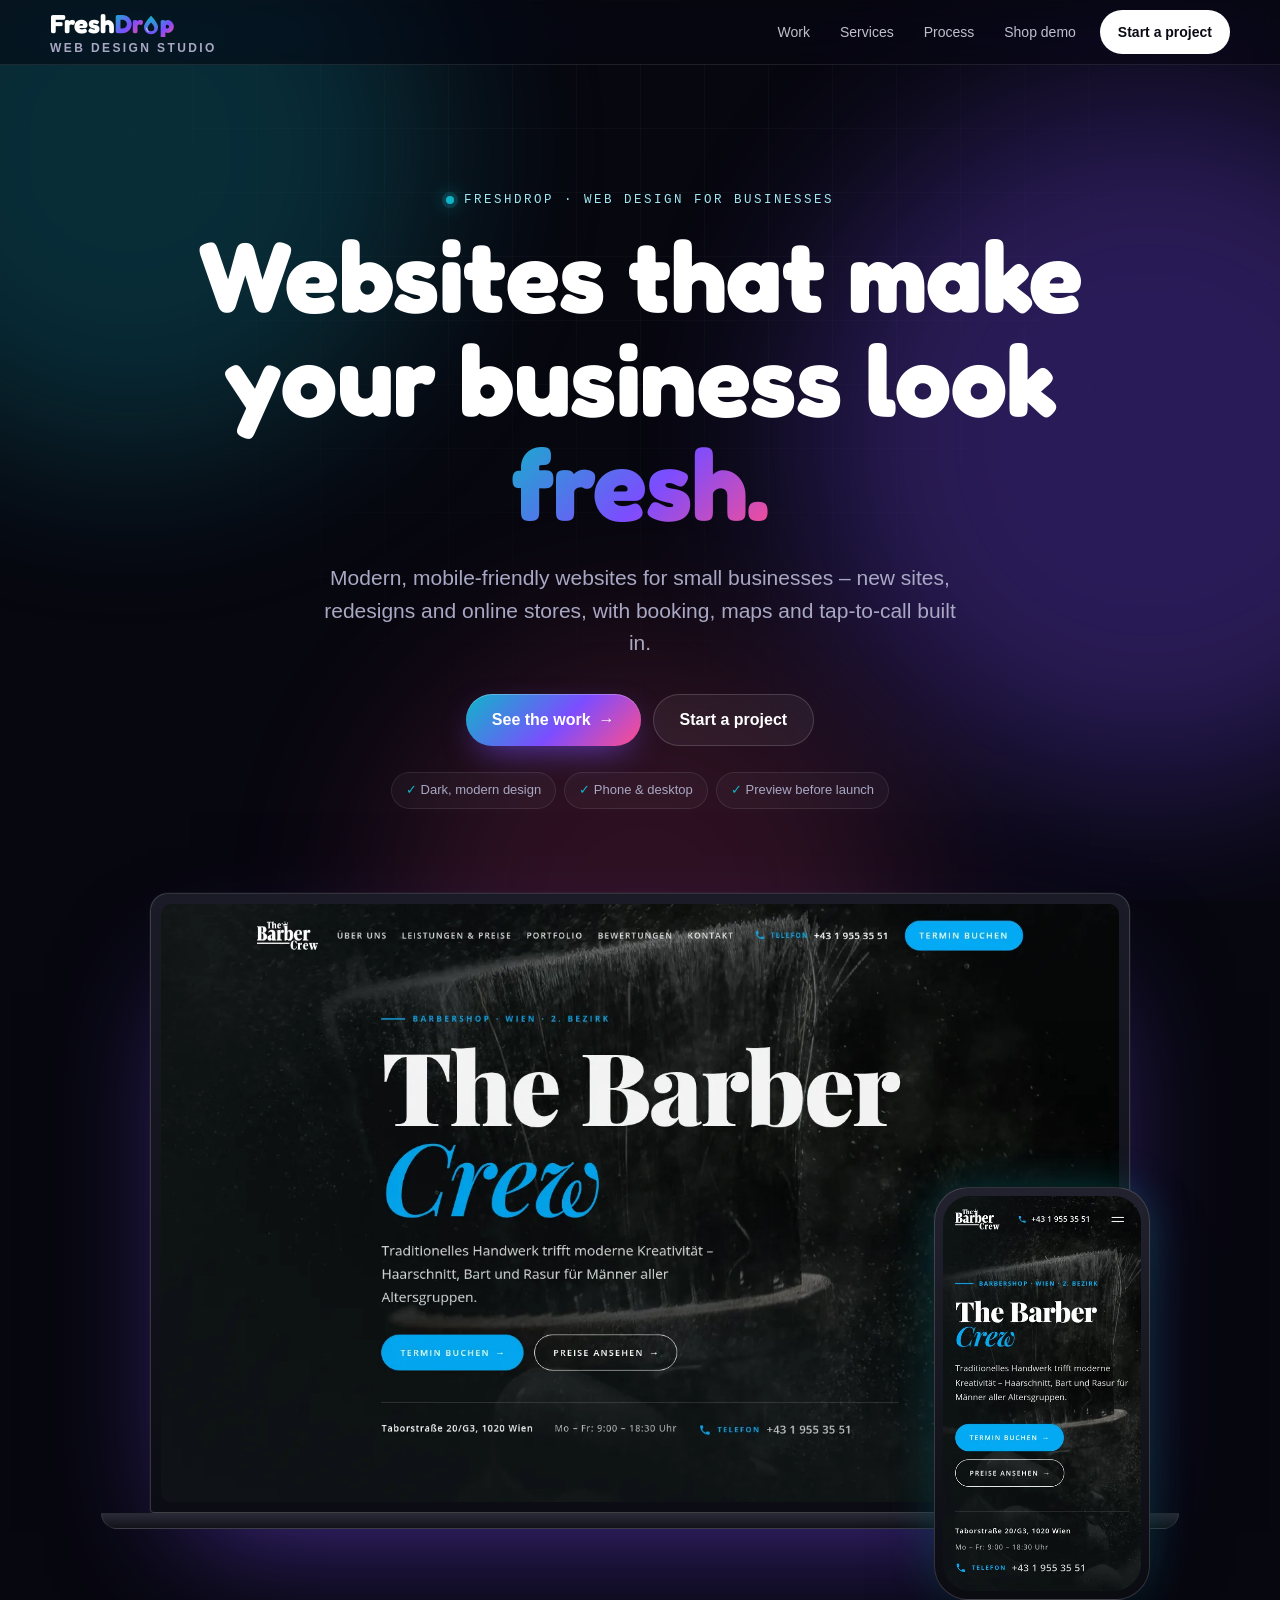
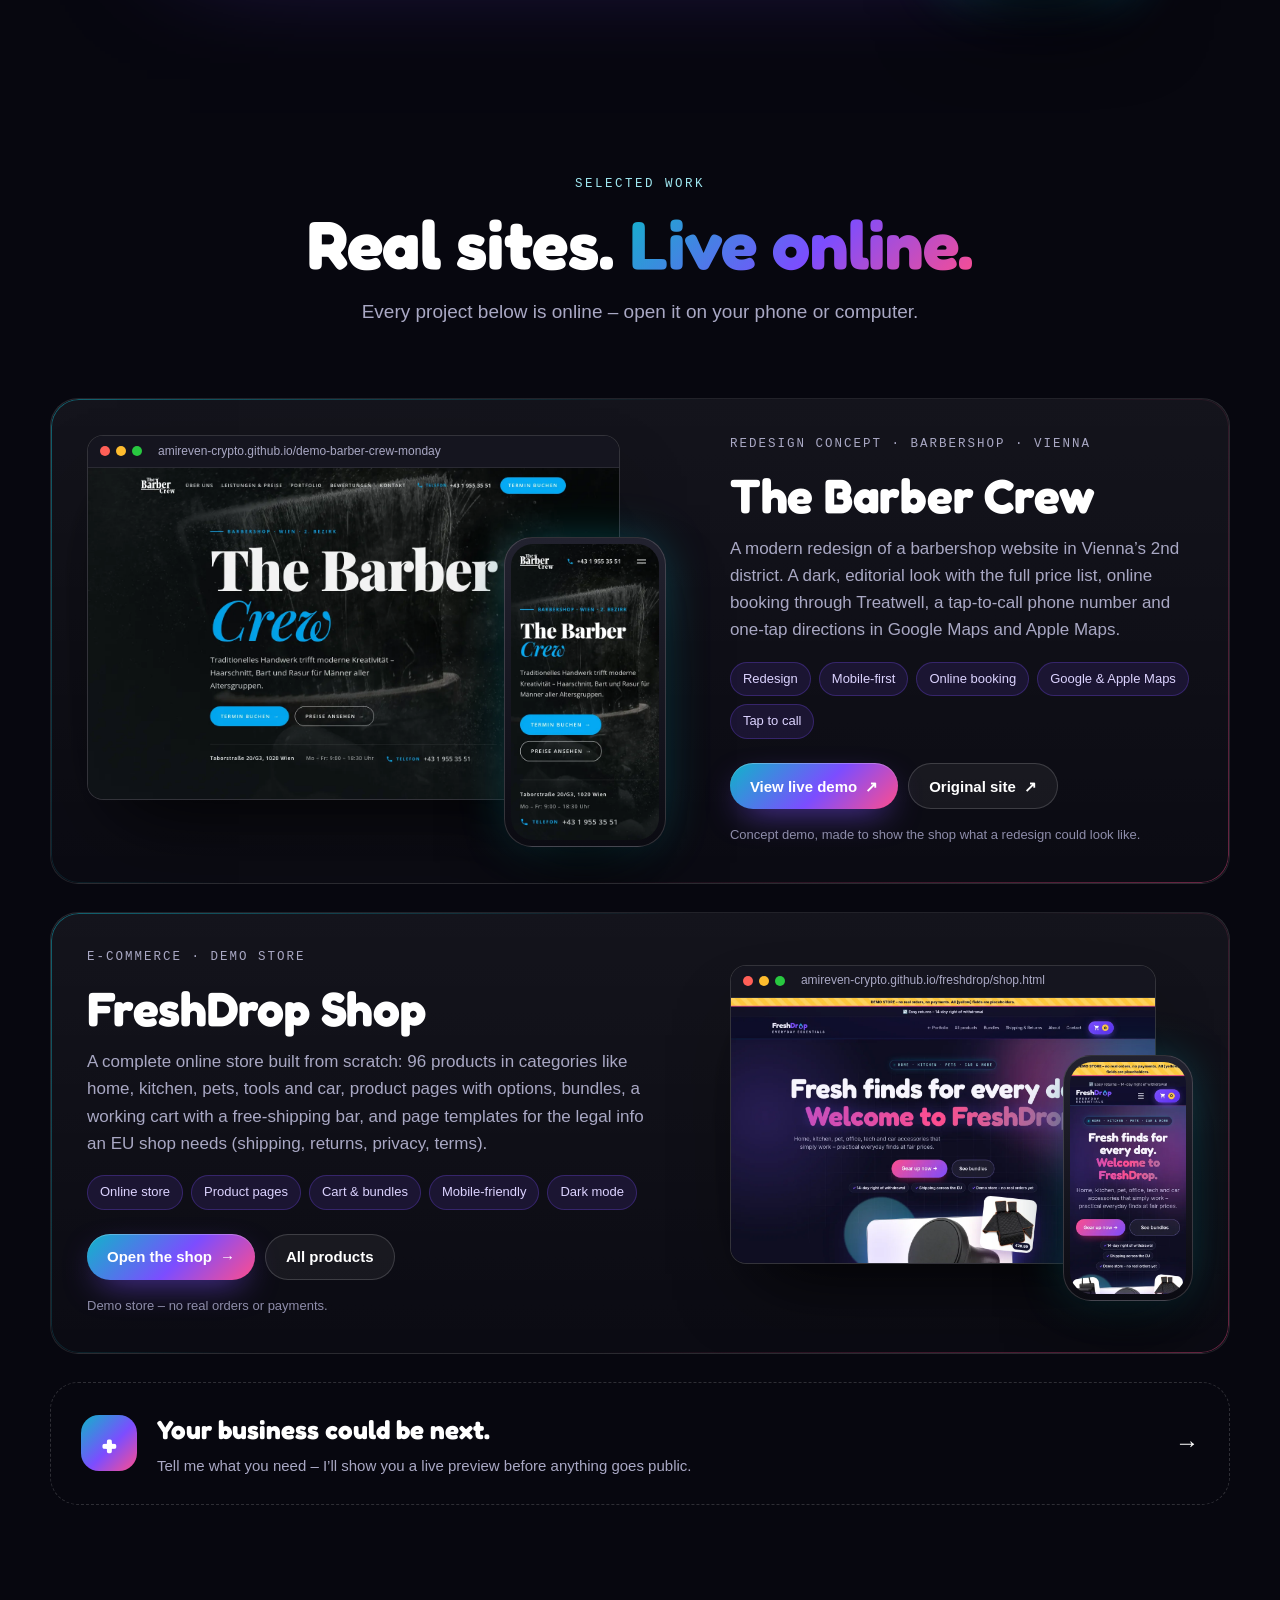
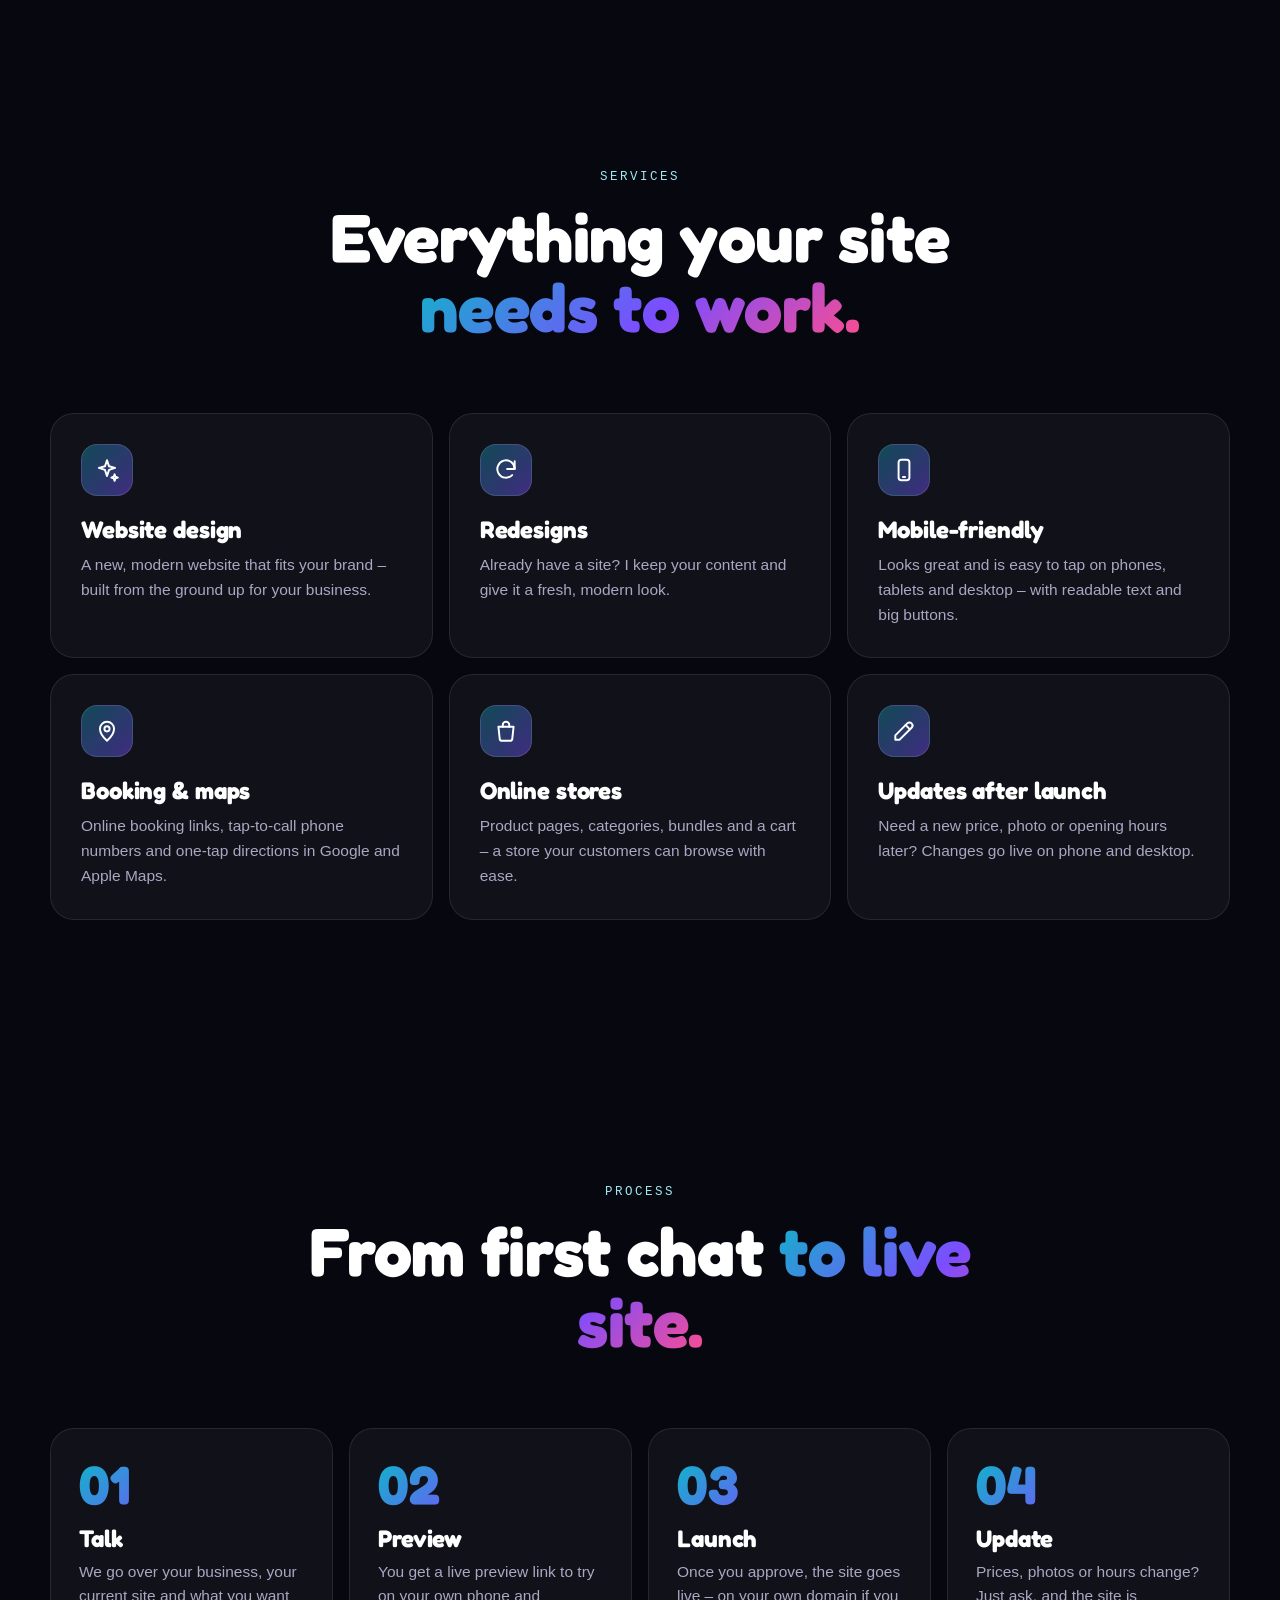
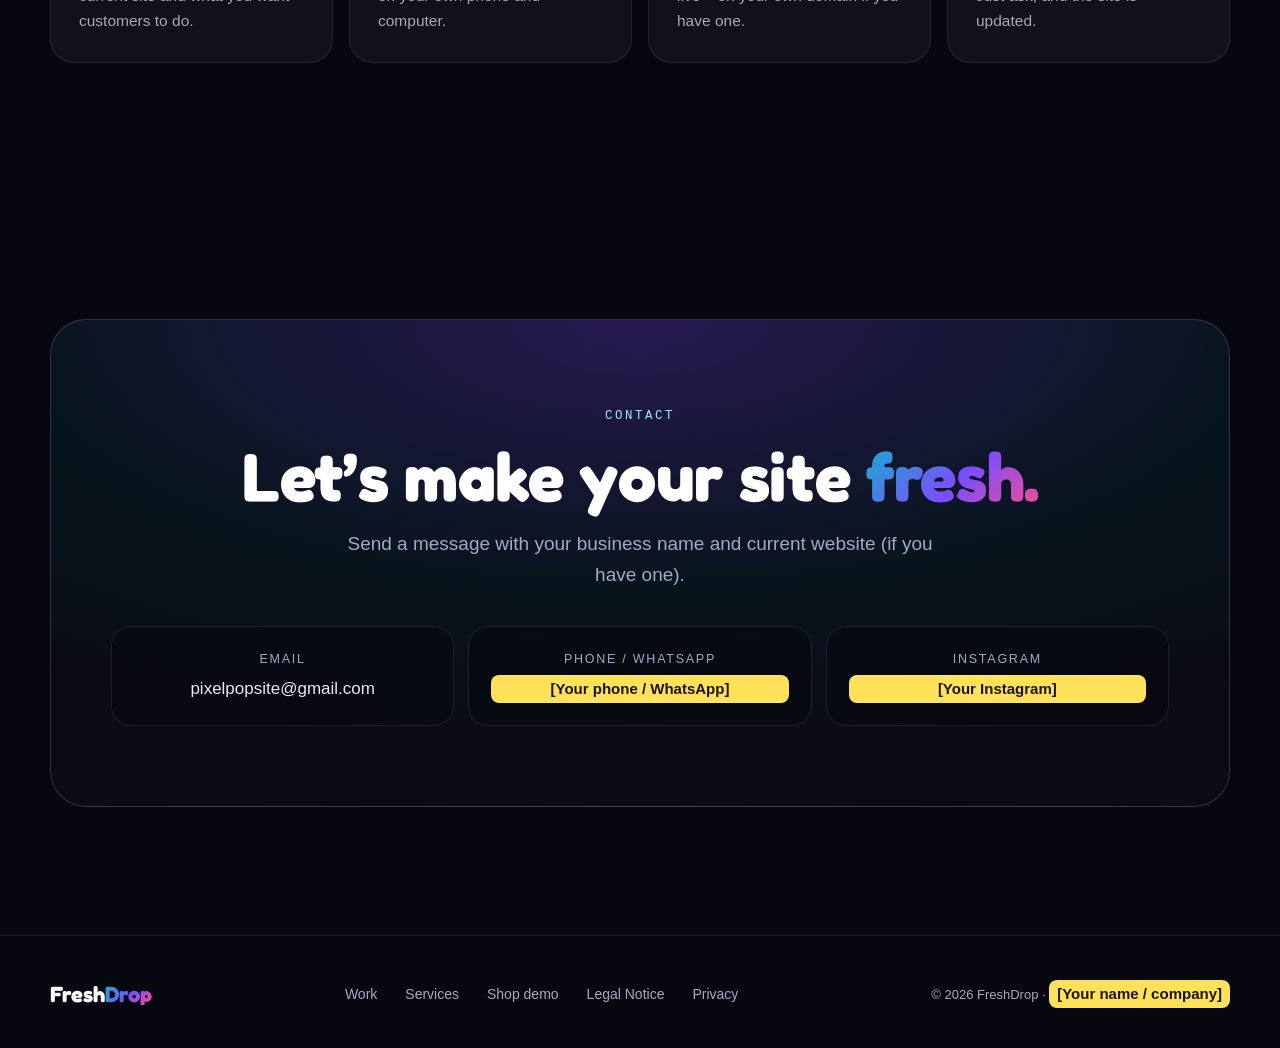
==== commit d9200aa5: "Set the portfolio preview contact email to pixelpopsite@gmail.com Replace the homepage email placeho" ====
--- a/index.html
+++ b/index.html
@@ -99,7 +99,7 @@
     <h2 id="ct-h">Let’s make your site <span class="g">fresh.</span></h2>
     <p class="sub">Send a message with your business name and current website (if you have one).</p>
     <div class="ct-grid">
-      <a class="ct" href="#contact"><small>Email</small><span class="ph">[Your email]</span></a>
+      <a class="ct" href="mailto:pixelpopsite@gmail.com"><small>Email</small><span>pixelpopsite@gmail.com</span></a>
       <a class="ct" href="#contact"><small>Phone / WhatsApp</small><span class="ph">[Your phone / WhatsApp]</span></a>
       <a class="ct" href="#contact"><small>Instagram</small><span class="ph">[Your Instagram]</span></a>
     </div>
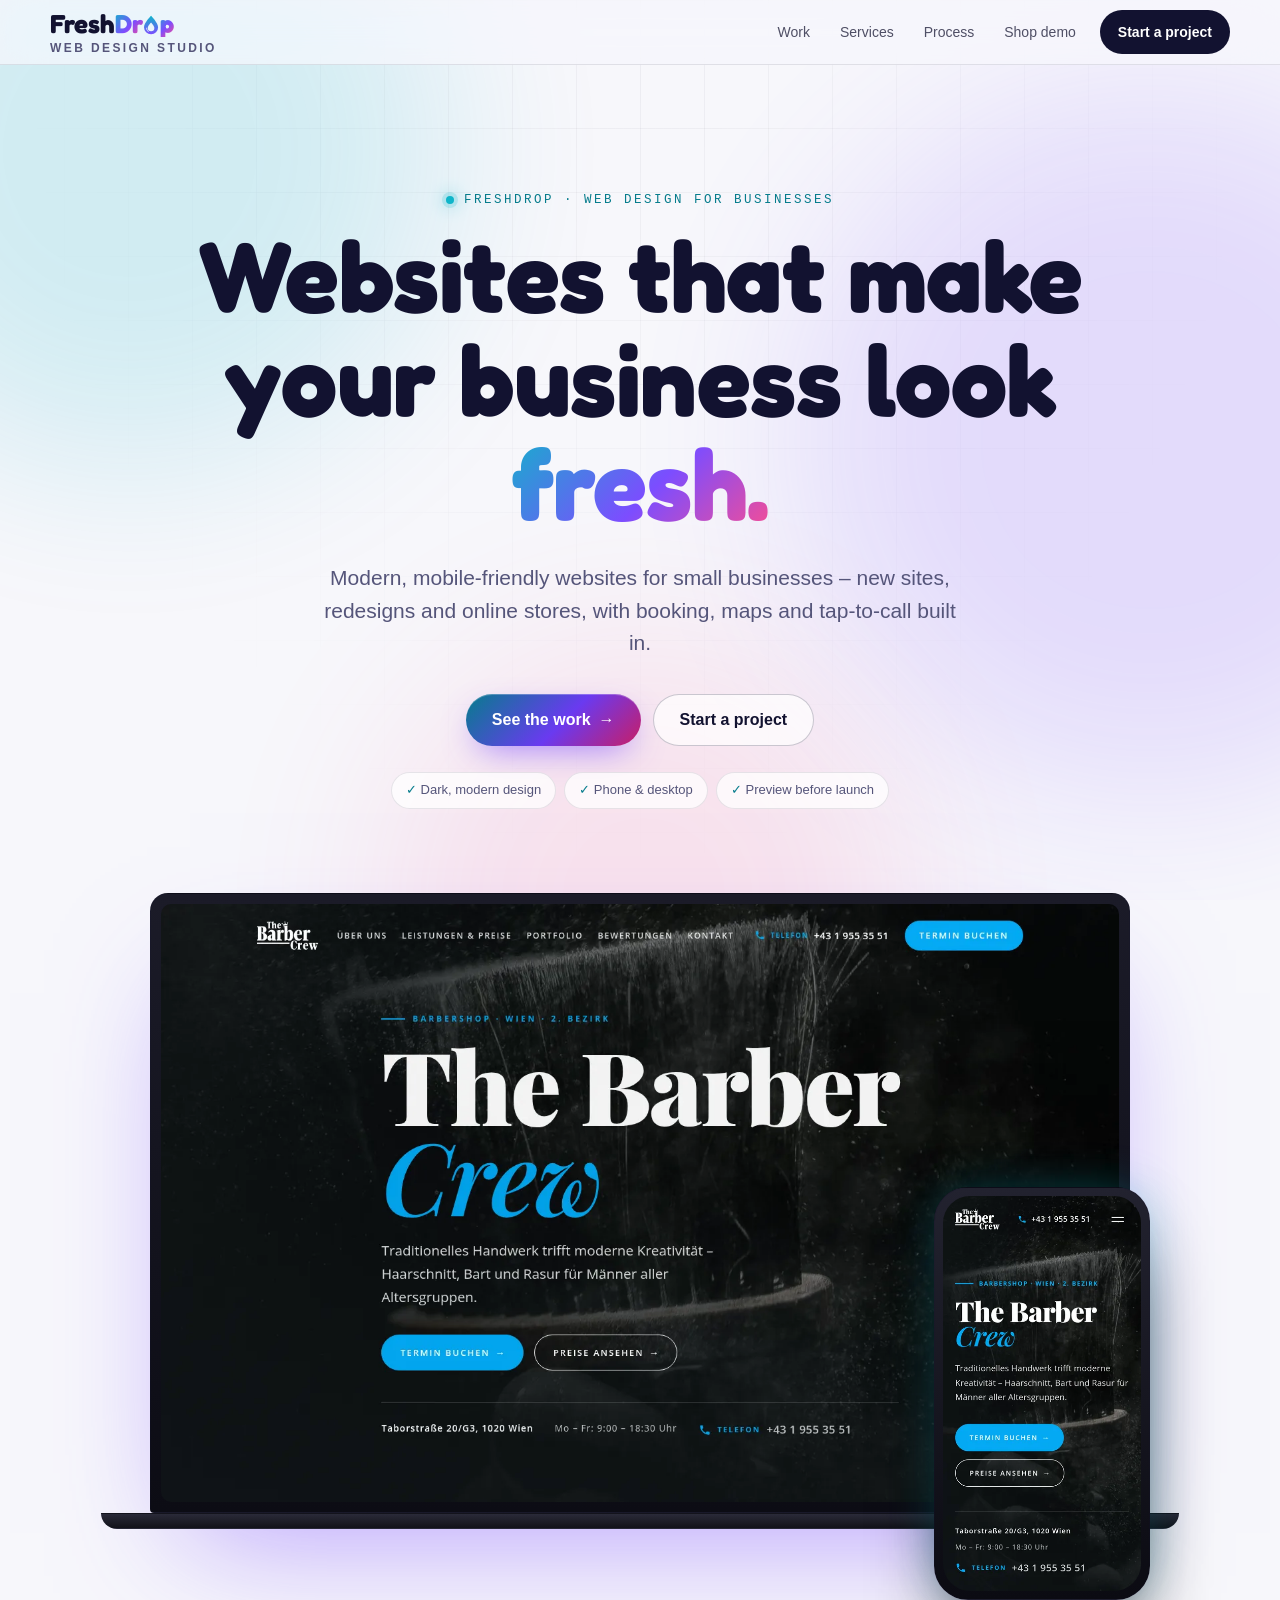
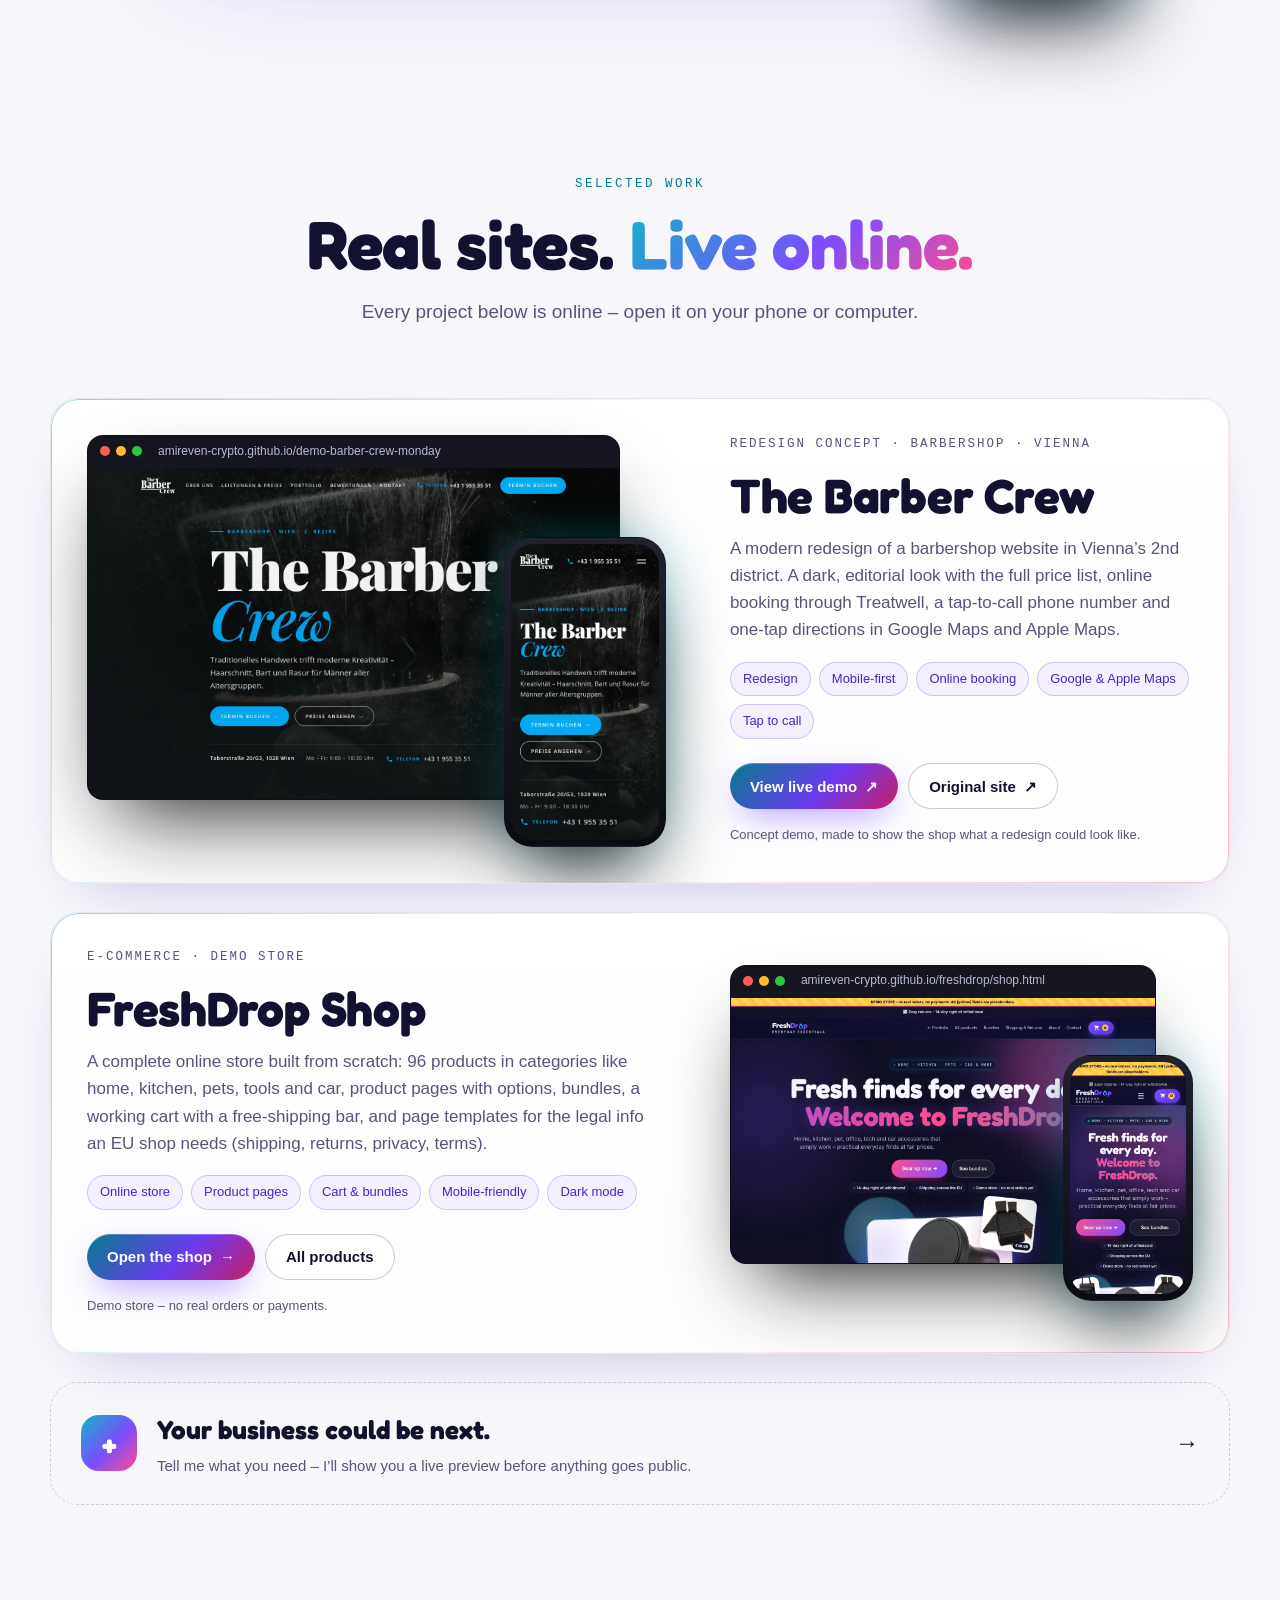
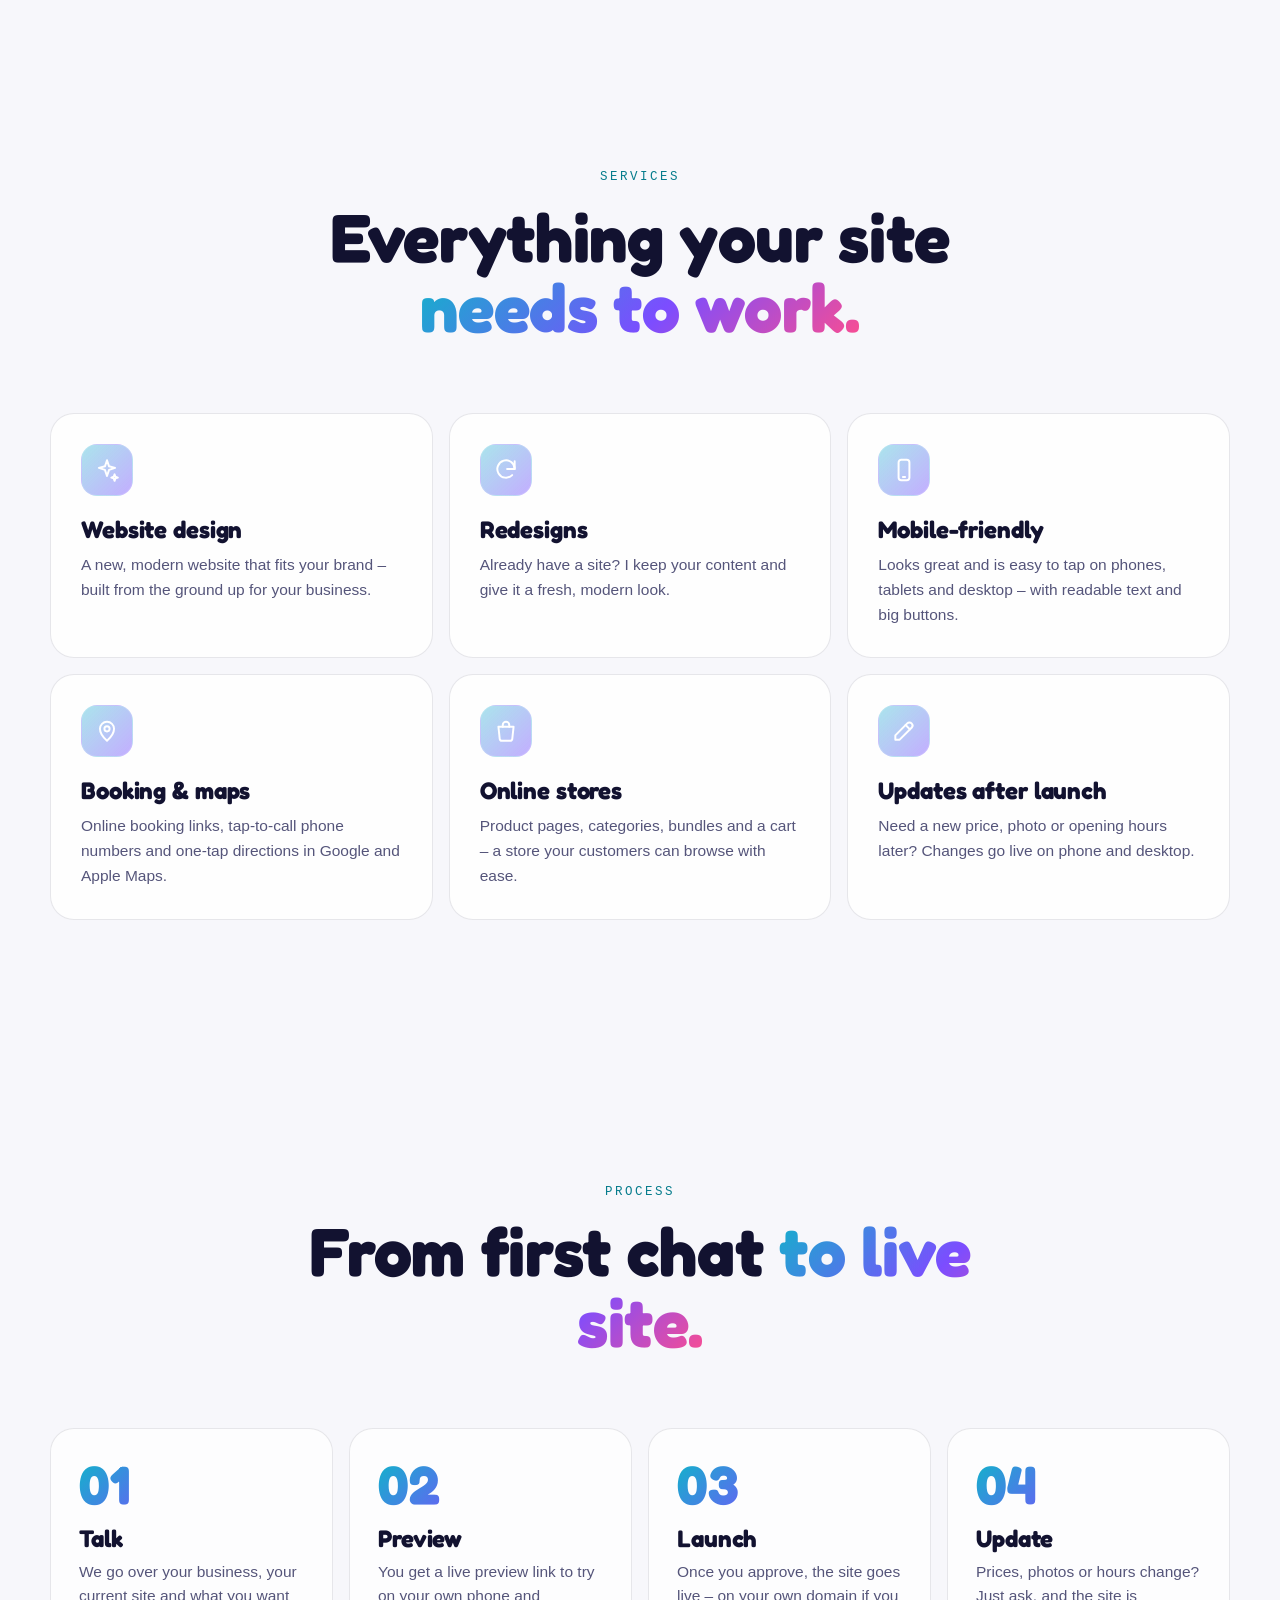
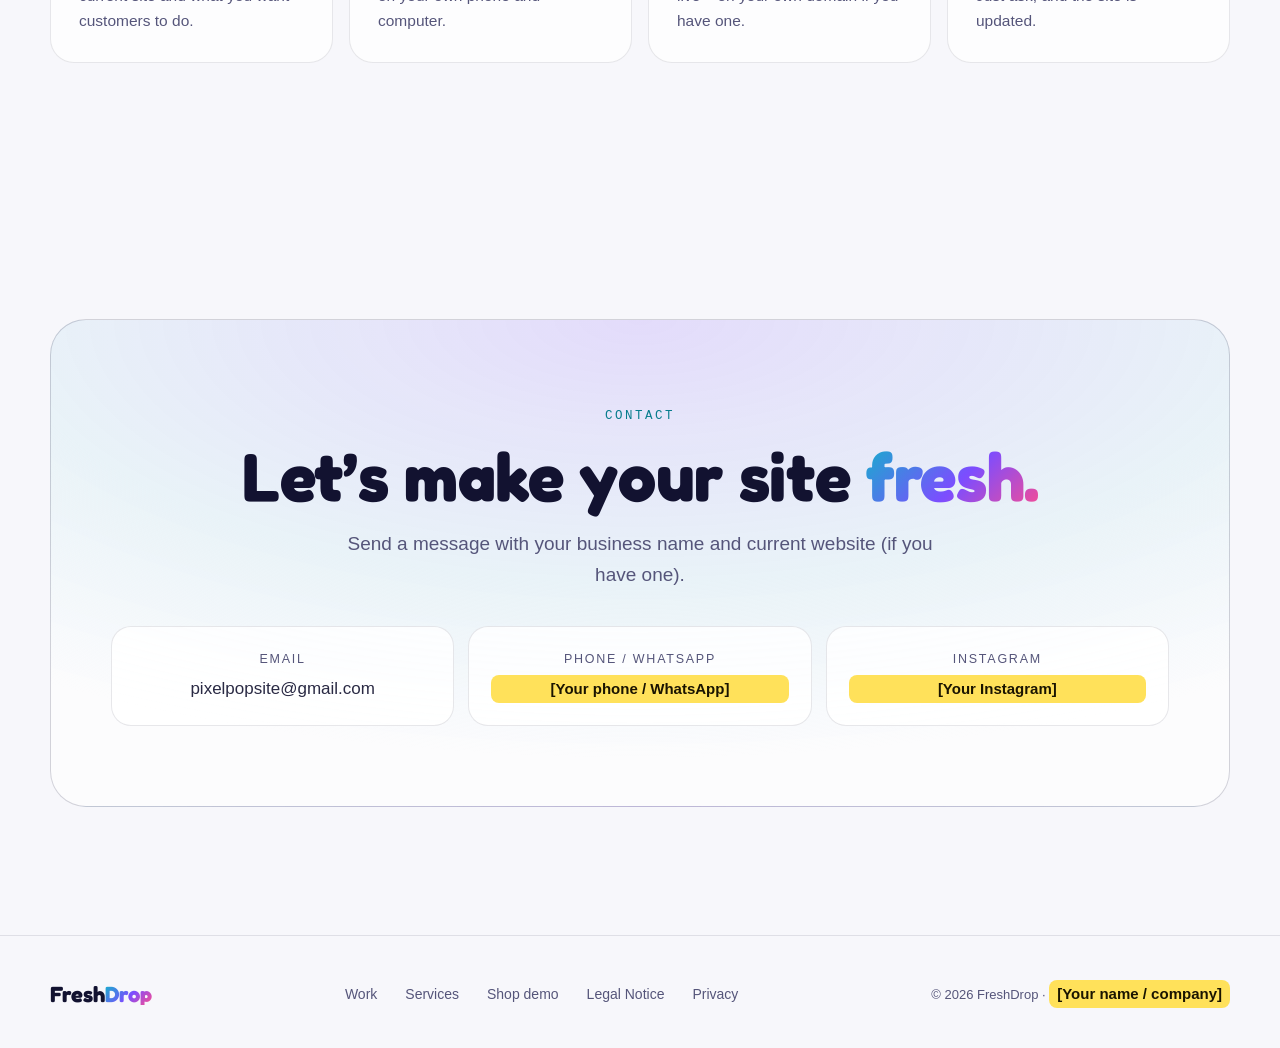
==== commit cae9045c: "Follow system light/dark setting (prefers-color-scheme): light portfolio variant, store pages light " ====
--- a/index.html
+++ b/index.html
@@ -1,16 +1,16 @@
 <!doctype html><html lang="en" class="dark"><head><meta charset="utf-8">
 <meta http-equiv="Content-Security-Policy" content="default-src 'self'; base-uri 'self'; object-src 'none'; script-src 'self'; style-src 'self' 'unsafe-inline'; img-src 'self' data:; font-src 'self'; media-src 'self'; connect-src 'none'; form-action 'self'; frame-src 'none'; worker-src 'none'; upgrade-insecure-requests">
 <meta name="referrer" content="strict-origin-when-cross-origin">
-<meta name="robots" content="noindex, nofollow"><meta name="viewport" content="width=device-width,initial-scale=1,viewport-fit=cover">
+<meta name="robots" content="noindex, nofollow"><meta name="viewport" content="width=device-width,initial-scale=1,viewport-fit=cover"><meta name="color-scheme" content="light dark"><meta name="theme-color" media="(prefers-color-scheme: light)" content="#F7F7FB"><meta name="theme-color" media="(prefers-color-scheme: dark)" content="#0B0B14">
 <title>FreshDrop | Web design for businesses</title>
 <meta name="description" content="FreshDrop designs and builds modern, mobile-friendly websites for businesses – new sites, redesigns, online stores, booking and maps integration.">
 <link rel="canonical" href="https://amireven-crypto.github.io/freshdrop/">
 <meta property="og:type" content="website"><meta property="og:site_name" content="FreshDrop"><meta property="og:locale" content="en_US"><meta property="og:title" content="FreshDrop | Web design for businesses"><meta property="og:description" content="Modern, mobile-friendly websites for businesses – new sites, redesigns and online stores."><meta property="og:url" content="https://amireven-crypto.github.io/freshdrop/"><meta property="og:image" content="https://amireven-crypto.github.io/freshdrop/assets/work/og-portfolio.png"><meta property="og:image:width" content="1200"><meta property="og:image:height" content="630"><meta property="og:image:alt" content="FreshDrop – web design for businesses">
 <meta name="twitter:card" content="summary_large_image"><meta name="twitter:title" content="FreshDrop | Web design for businesses"><meta name="twitter:description" content="Modern, mobile-friendly websites for businesses – new sites, redesigns and online stores."><meta name="twitter:image" content="https://amireven-crypto.github.io/freshdrop/assets/work/og-portfolio.png">
-<meta name="color-scheme" content="dark only"><meta name="theme-color" content="#07070F">
+
 <link rel="icon" href="assets/favicon.svg" type="image/svg+xml"><link rel="icon" href="favicon.ico" sizes="48x48"><link rel="apple-touch-icon" href="assets/apple-touch-icon.png">
 <link rel="preload" href="assets/fonts/fredoka-latin.woff2" as="font" type="font/woff2" crossorigin>
-<link rel="stylesheet" href="assets/portfolio.css">
+<link rel="stylesheet" href="assets/portfolio.css"><link rel="stylesheet" href="assets/tapfix.css?ver=20261113-scheme">
 </head>
 <body>
 <a class="skip" href="#main">Skip to main content</a>
--- a/assets/portfolio.css
+++ b/assets/portfolio.css
@@ -1,7 +1,7 @@
 /* FreshDrop portfolio – always dark, Apple-like, bubbly Fredoka headings */
 @font-face{font-family:'Fredoka';font-style:normal;font-weight:500 700;font-display:swap;src:url(fonts/fredoka-latin-ext.woff2) format('woff2');unicode-range:U+0100-02BA,U+02BD-02C5,U+02C7-02CC,U+02CE-02D7,U+02DD-02FF,U+0304,U+0308,U+0329,U+1D00-1DBF,U+1E00-1E9F,U+1EF2-1EFF,U+2020,U+20A0-20AB,U+20AD-20C4,U+2113,U+2C60-2C7F,U+A720-A7FF}
 @font-face{font-family:'Fredoka';font-style:normal;font-weight:500 700;font-display:swap;src:url(fonts/fredoka-latin.woff2) format('woff2');unicode-range:U+0000-00FF,U+0131,U+0152-0153,U+02BB-02BC,U+02C6,U+02DA,U+02DC,U+0304,U+0308,U+0329,U+2000-206F,U+20AC,U+2122,U+2191,U+2193,U+2212,U+2215,U+FEFF,U+FFFD}
-:root{color-scheme:dark only;--bg:#07070F;--bg2:#0E0E1C;--card:rgba(255,255,255,.045);--line:rgba(255,255,255,.09);--line2:rgba(255,255,255,.16);--text:#E9E8F5;--muted:#A9A8C4;--ink:#FFFFFF;
+:root{color-scheme:light dark;--bg:#07070F;--bg2:#0E0E1C;--card:rgba(255,255,255,.045);--line:rgba(255,255,255,.09);--line2:rgba(255,255,255,.16);--text:#E9E8F5;--muted:#A9A8C4;--ink:#FFFFFF;
 --grad:linear-gradient(135deg,#0FB5C9 0%,#7C4DFF 55%,#FF4D8D 100%);--display:'Fredoka',ui-rounded,"SF Pro Rounded",system-ui,-apple-system,"Segoe UI",sans-serif;
 --font:-apple-system,BlinkMacSystemFont,"SF Pro Text","Inter","Segoe UI",Roboto,"Helvetica Neue",Arial,sans-serif;--r:28px;--ease:cubic-bezier(.22,.61,.36,1)}
 *{box-sizing:border-box}
@@ -160,3 +160,36 @@
 }
 @media (max-width:560px){.svc,.steps{grid-template-columns:1fr}.ctas .btn{flex:1 1 100%}.pl .btn{flex:1 1 auto}}
 @media (max-width:560px){.eyebrow{letter-spacing:.1em;font-size:12px;gap:8px}}
+
+/* ---- Light variant: follows the visitor's system setting (prefers-color-scheme), 13 Nov 2026 ----
+   Same gradient brand (#0FB5C9 / #7C4DFF / #FF4D8D), bright paper ground; the device mockups
+   and project "windows" stay dark like real screens. */
+@media (prefers-color-scheme: light){
+  :root{--bg:#F7F7FB;--bg2:#FFFFFF;--card:rgba(255,255,255,.78);--line:rgba(20,20,50,.10);--line2:rgba(20,20,50,.18);--text:#2A2A44;--muted:#55557A;--ink:#121230}
+  .eyebrow{color:#067C8C}
+  .orb{opacity:.18}.o1{opacity:.16}.o2{opacity:.16}.o3{opacity:.12}
+  .grid{background-image:linear-gradient(rgba(20,20,50,.05) 1px,transparent 1px),linear-gradient(90deg,rgba(20,20,50,.05) 1px,transparent 1px)}
+  .nav{background:rgba(247,247,251,.78)}
+  .links a:hover{background:rgba(20,20,50,.06)}
+  .links .cta-sm,.links .cta-sm:hover{background:#121230;color:#fff}
+  .burger{background:rgba(20,20,50,.05)}.burger span{background:#121230}
+  .btn.ghost{background:rgba(255,255,255,.7);color:#121230;border-color:rgba(20,20,50,.22)}
+  .btn.ghost:hover{background:#fff}
+  .chips li{background:rgba(255,255,255,.75)}
+  .chips li::before{color:#067C8C}
+  .proj{background:linear-gradient(180deg,rgba(255,255,255,.92),rgba(255,255,255,.7));box-shadow:0 24px 60px -36px rgba(60,30,160,.35)}
+  .kicker{color:#5B2EF0}
+  .tags li{background:rgba(124,77,255,.08);border-color:rgba(124,77,255,.28);color:#4A22C8}
+  .note{color:#55557A!important}
+  .next:hover{background:rgba(255,255,255,.9)}
+  .next b,.next .arr{color:#121230}
+  .tile{background:rgba(255,255,255,.8)}
+  .tile:hover{background:#fff}
+  .contact{background:radial-gradient(120% 120% at 50% 0%,rgba(124,77,255,.16),rgba(15,181,201,.06) 45%,rgba(255,255,255,.6) 75%)}
+  .ct{background:rgba(255,255,255,.82)}
+  .foot nav a:hover{color:#121230;background:rgba(20,20,50,.05)}
+  @media (max-width:820px){.links{background:rgba(247,247,251,.97)}}
+}
+/* AA: white button labels on a deeper cut of the brand gradient (both schemes) */
+.btn.primary{background:linear-gradient(135deg,#067C8C 0%,#6A3AF0 55%,#C81E66 100%)}
+@media (prefers-color-scheme: light){ .win .bar span{color:#B9B8D4} }
--- a/assets/tapfix.css
+++ b/assets/tapfix.css
@@ -0,0 +1,35 @@
+/* Tap-target fixes (QA 2026-11-13): inline text links get a >=24px hit area without changing line layout; controls reach 44px. */
+:where(p,li,dd,td,small,address,.about-note,.legal,.meta,.ship-box,.acc-body,details,.acc .in) > a:not(.btn):not(.chip){padding-block:5px;-webkit-box-decoration-break:clone;box-decoration-break:clone}
+:is(footer,.foot) a:not(.btn):not(.logo){display:inline-block;min-height:24px;padding-block:6px}
+.ad-video__sound{min-height:44px;padding-inline:14px}
+.catrow#catmain .chip,.catrow .chip,.chip{min-height:44px}
+@media (max-width:720px){.catrow#catmain .chip{min-height:44px}}
+.logo{min-height:44px}
+/* Mobile overflow guard: the tilted category marquee (margin -10px + rotate) leaked ~11px past the viewport. Clip it at the page wrapper so the look stays identical. */
+#main,main{overflow-x:clip}
+/* AA for white labels on the pink CTA/badge gradients, both colour schemes (13 Nov 2026): same hues, deeper start */
+.card .btn-primary.btn-sm,.badge{background:linear-gradient(135deg,#D62A72,#B81A5C)}
+.card .btn-primary.btn-sm:hover{background:linear-gradient(135deg,#E0327A,#A8154F)}
+.bundle .btn-primary,.hero .btn-primary,.pd .buy-row .btn-primary,.summary .btn-primary{background:linear-gradient(135deg,#D62A72,#6A3AF0)}
+.badge.alt{background:#FFC83D}
+@media (prefers-color-scheme: light){
+  .legal a,.story-card a,.about-note a,.news-note a{color:#5B2EF0}
+  footer.site .tagline{color:#B9B9D6}
+  /* sign-in dialog + account menu in light */
+  .auth-overlay{background:rgba(20,20,50,.38)}
+  .auth-dialog{background:#FFFFFF;color:#141432;border-color:#E9E4FA;box-shadow:0 24px 64px -24px rgba(60,30,160,.45)}
+  .auth-dialog h2{color:#141432}
+  .auth-note,.auth-tabs [role="tab"]{color:#5B5B7A}
+  .auth-tabs{border-bottom-color:#E9E4FA}
+  .auth-tabs [role="tab"][aria-selected="true"],.auth-tabs [role="tab"]:hover{color:#141432}
+  .auth-close{color:#5B2EF0}.auth-close:hover{background:#F3EEFE;color:#141432}
+  .auth-div{color:#5B5B7A}.auth-div::before,.auth-div::after{background:#E9E4FA}
+  .auth-email-label{color:#3A3A5A}.auth-optional{color:#5B5B7A}
+  .auth-email-label input{background:#FFFFFF;color:#141432;border-color:#8A8AA6}
+  .auth-menu{background:#FFFFFF;border-color:#E9E4FA;box-shadow:0 18px 40px -16px rgba(60,30,160,.35)}
+  .auth-menu button{color:#141432}.auth-menu button:hover{background:#F3EEFE;color:#141432}
+}
+.legal a.btn-primary,.story-card a.btn-primary,.about-note a.btn-primary,.news-note a.btn-primary{color:#fff}
+.legal a.btn-ghost,.story-card a.btn-ghost,.about-note a.btn-ghost,.news-note a.btn-ghost{color:var(--ink,#141432)}
+footer.site .foot a:not(.btn):not(.logo){display:block;width:fit-content}
+.m-cart{background:linear-gradient(135deg,#D62A72,#6A3AF0)}
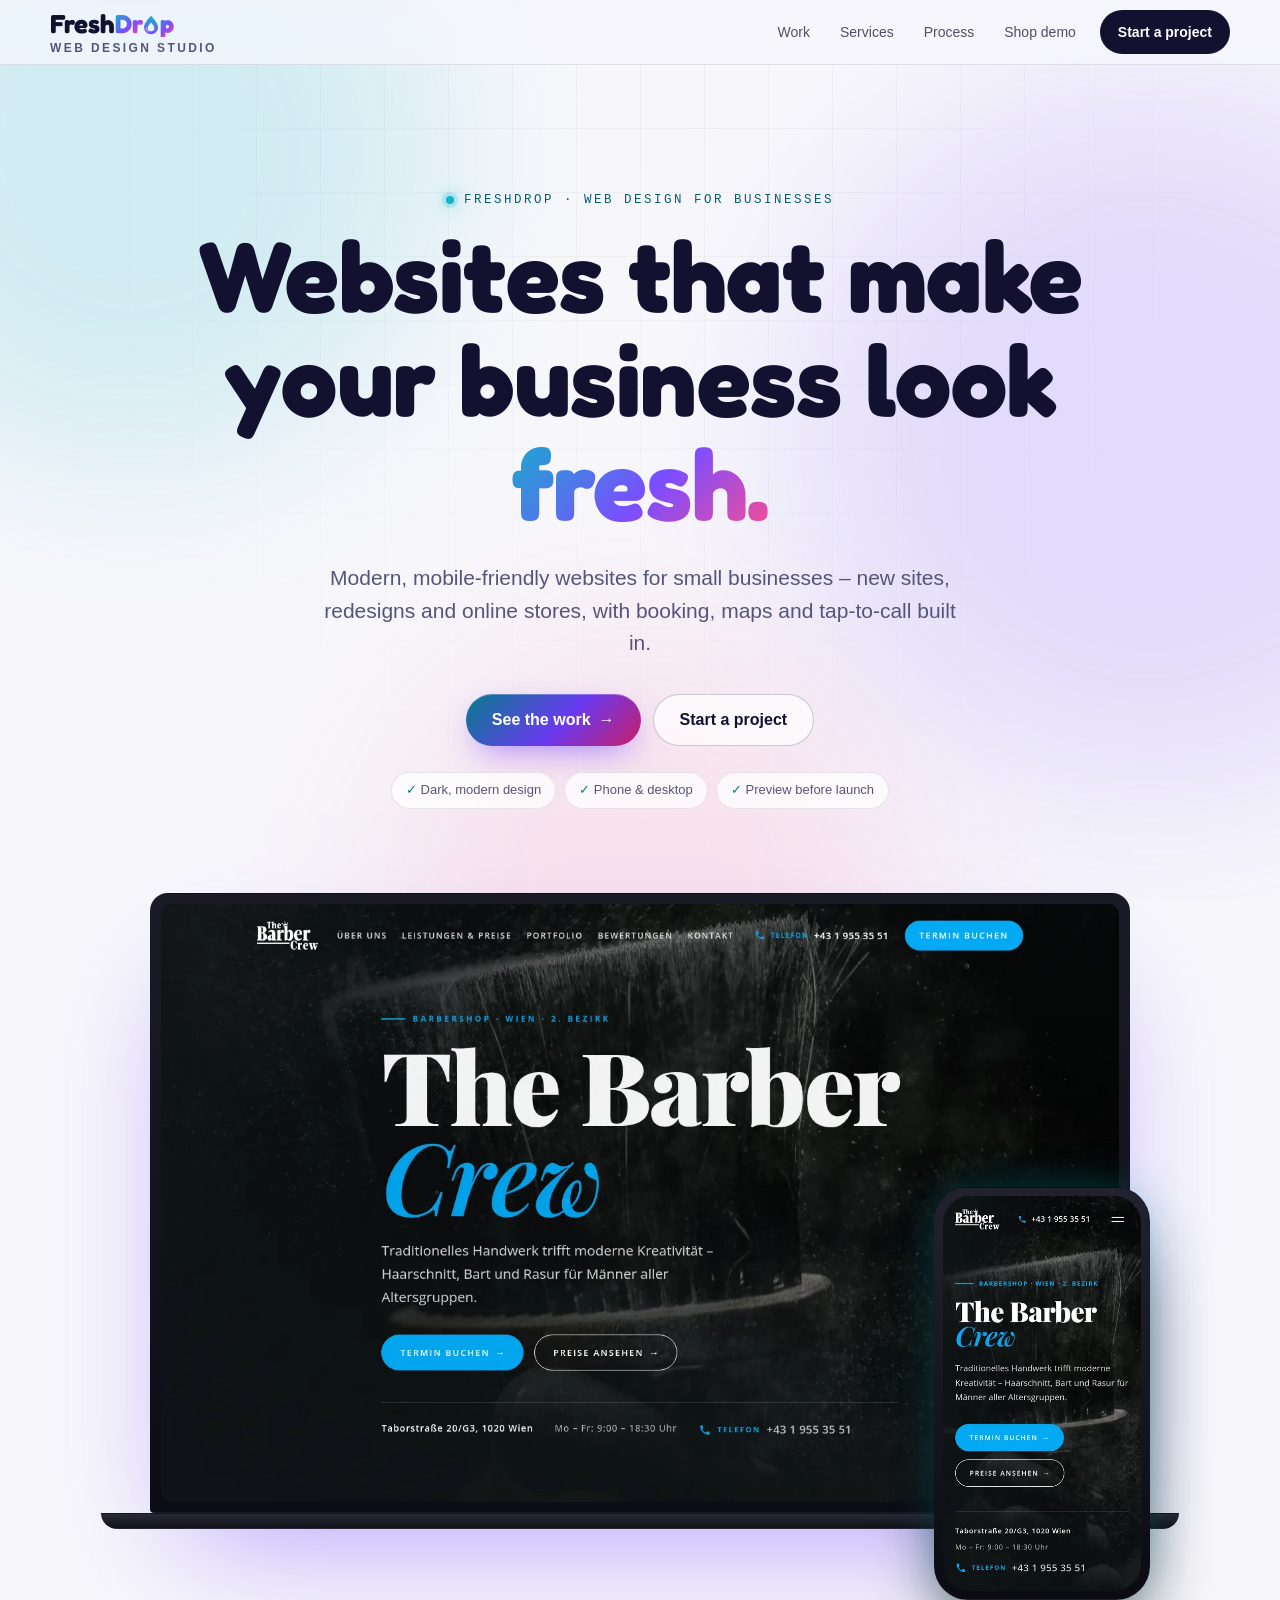
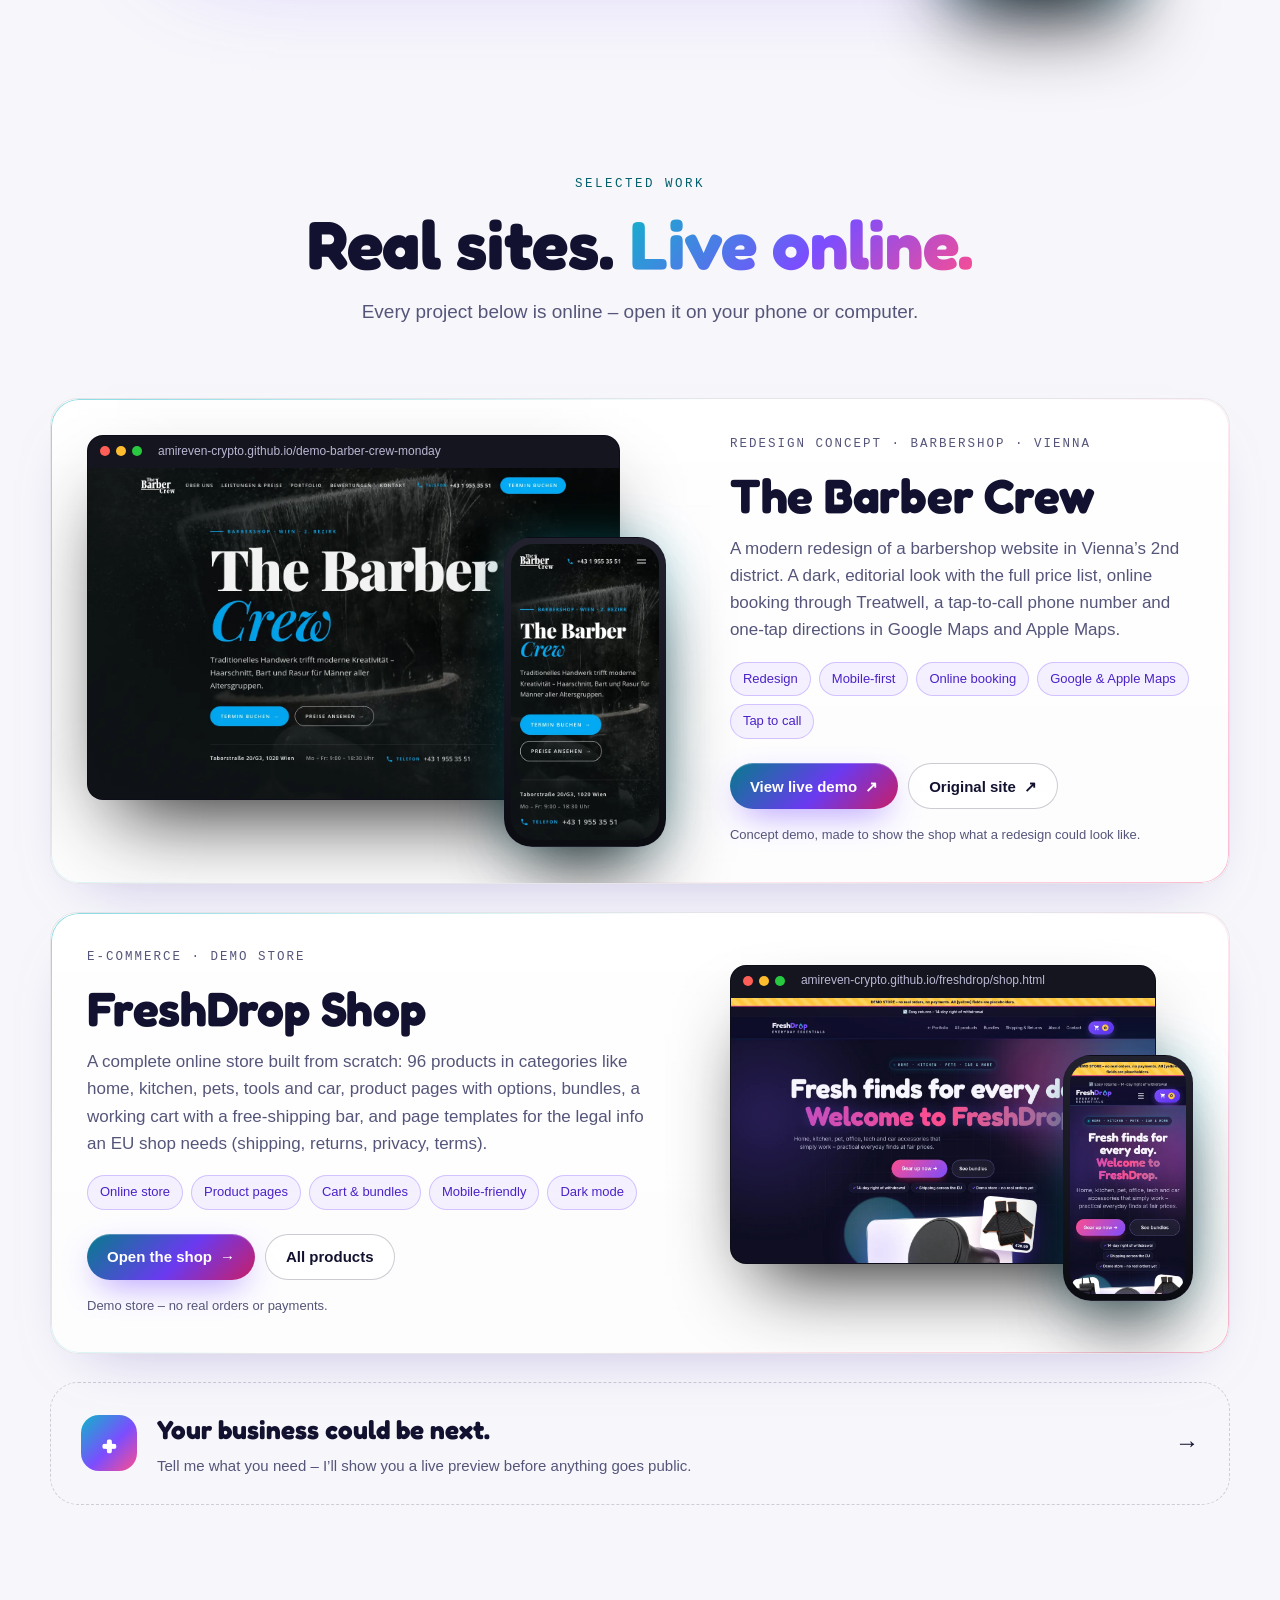
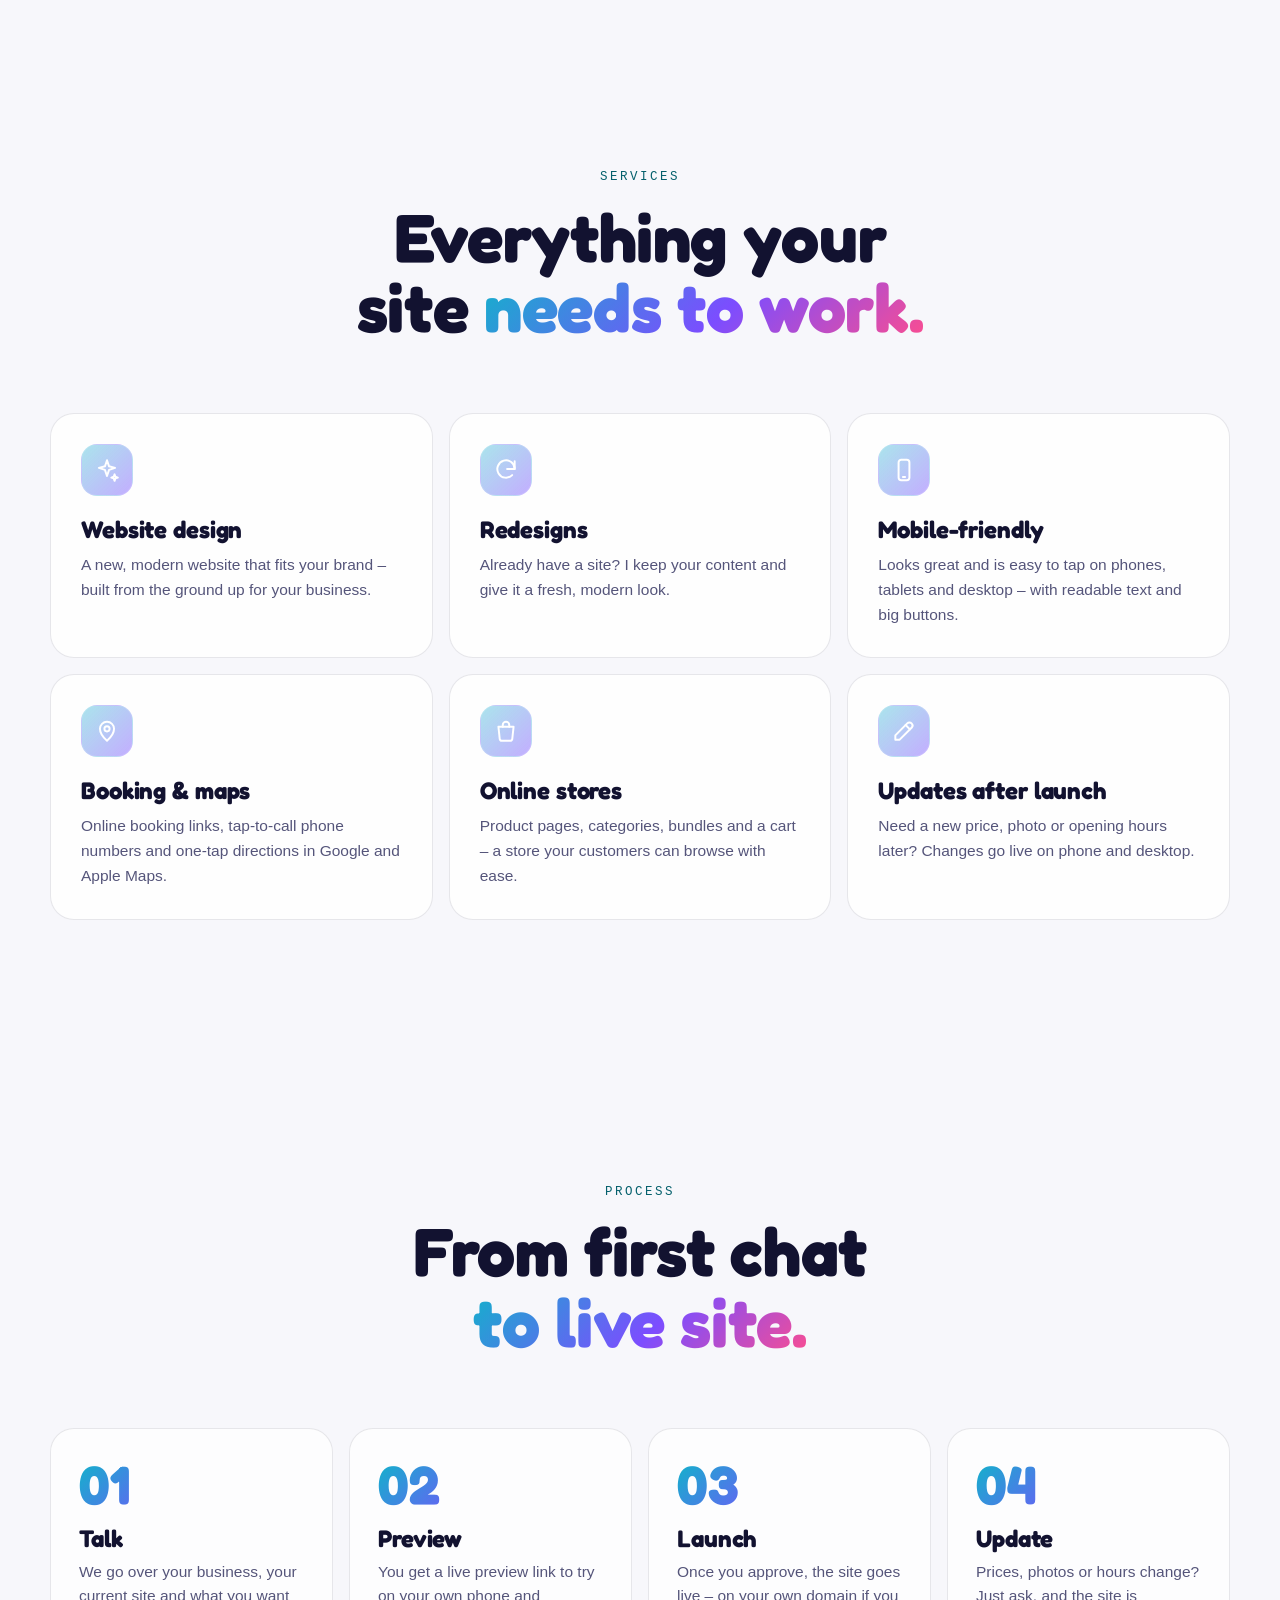
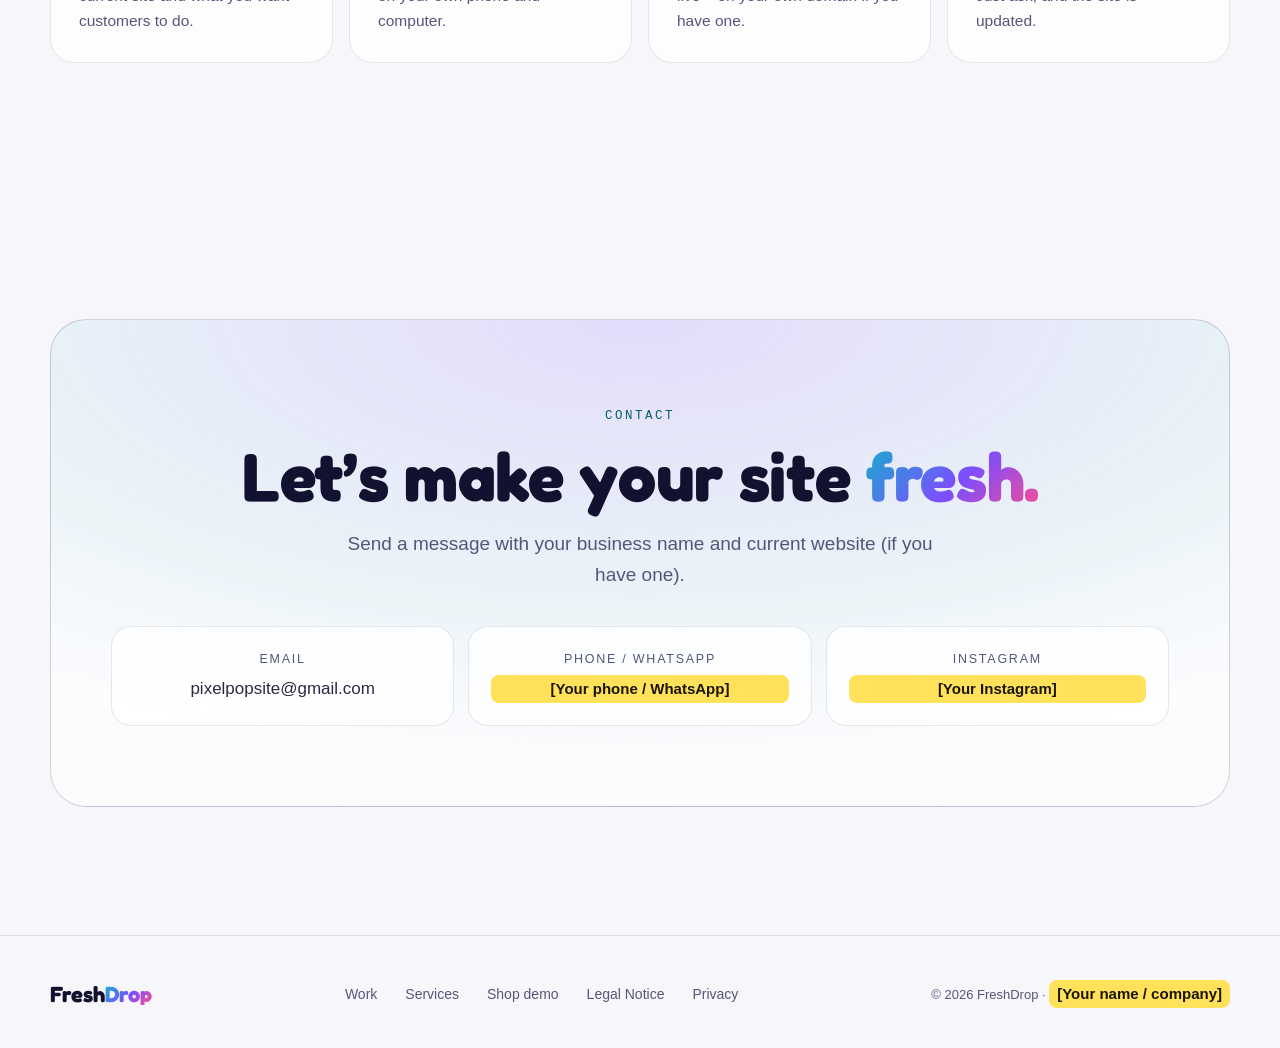
==== commit e199ab82: "Portfolio: lift the light-mode contact eyebrow to AA and balance the section heading wrap (round-2 r" ====
--- a/index.html
+++ b/index.html
@@ -10,7 +10,7 @@
 
 <link rel="icon" href="assets/favicon.svg" type="image/svg+xml"><link rel="icon" href="favicon.ico" sizes="48x48"><link rel="apple-touch-icon" href="assets/apple-touch-icon.png">
 <link rel="preload" href="assets/fonts/fredoka-latin.woff2" as="font" type="font/woff2" crossorigin>
-<link rel="stylesheet" href="assets/portfolio.css"><link rel="stylesheet" href="assets/tapfix.css?ver=20261113-scheme">
+<link rel="stylesheet" href="assets/portfolio.css?ver=20261113-r2"><link rel="stylesheet" href="assets/tapfix.css?ver=20261113-scheme">
 </head>
 <body>
 <a class="skip" href="#main">Skip to main content</a>
--- a/assets/portfolio.css
+++ b/assets/portfolio.css
@@ -72,7 +72,7 @@
 /* sections */
 .sec{padding:clamp(72px,10vw,130px) 0}
 .head{text-align:center;max-width:780px;margin:0 auto clamp(40px,6vw,70px)}
-.head h2,.contact h2{font-size:clamp(36px,5.6vw,68px)}
+.head h2,.contact h2{font-size:clamp(36px,5.6vw,68px);text-wrap:balance}
 .sub{color:var(--muted);font-size:clamp(16px,1.8vw,19px);margin:18px auto 0;max-width:600px}
 
 /* projects */
@@ -166,7 +166,8 @@
    and project "windows" stay dark like real screens. */
 @media (prefers-color-scheme: light){
   :root{--bg:#F7F7FB;--bg2:#FFFFFF;--card:rgba(255,255,255,.78);--line:rgba(20,20,50,.10);--line2:rgba(20,20,50,.18);--text:#2A2A44;--muted:#55557A;--ink:#121230}
-  .eyebrow{color:#067C8C}
+  .eyebrow{color:#05606C}
+  .contact .eyebrow{color:#05606C}
   .orb{opacity:.18}.o1{opacity:.16}.o2{opacity:.16}.o3{opacity:.12}
   .grid{background-image:linear-gradient(rgba(20,20,50,.05) 1px,transparent 1px),linear-gradient(90deg,rgba(20,20,50,.05) 1px,transparent 1px)}
   .nav{background:rgba(247,247,251,.78)}
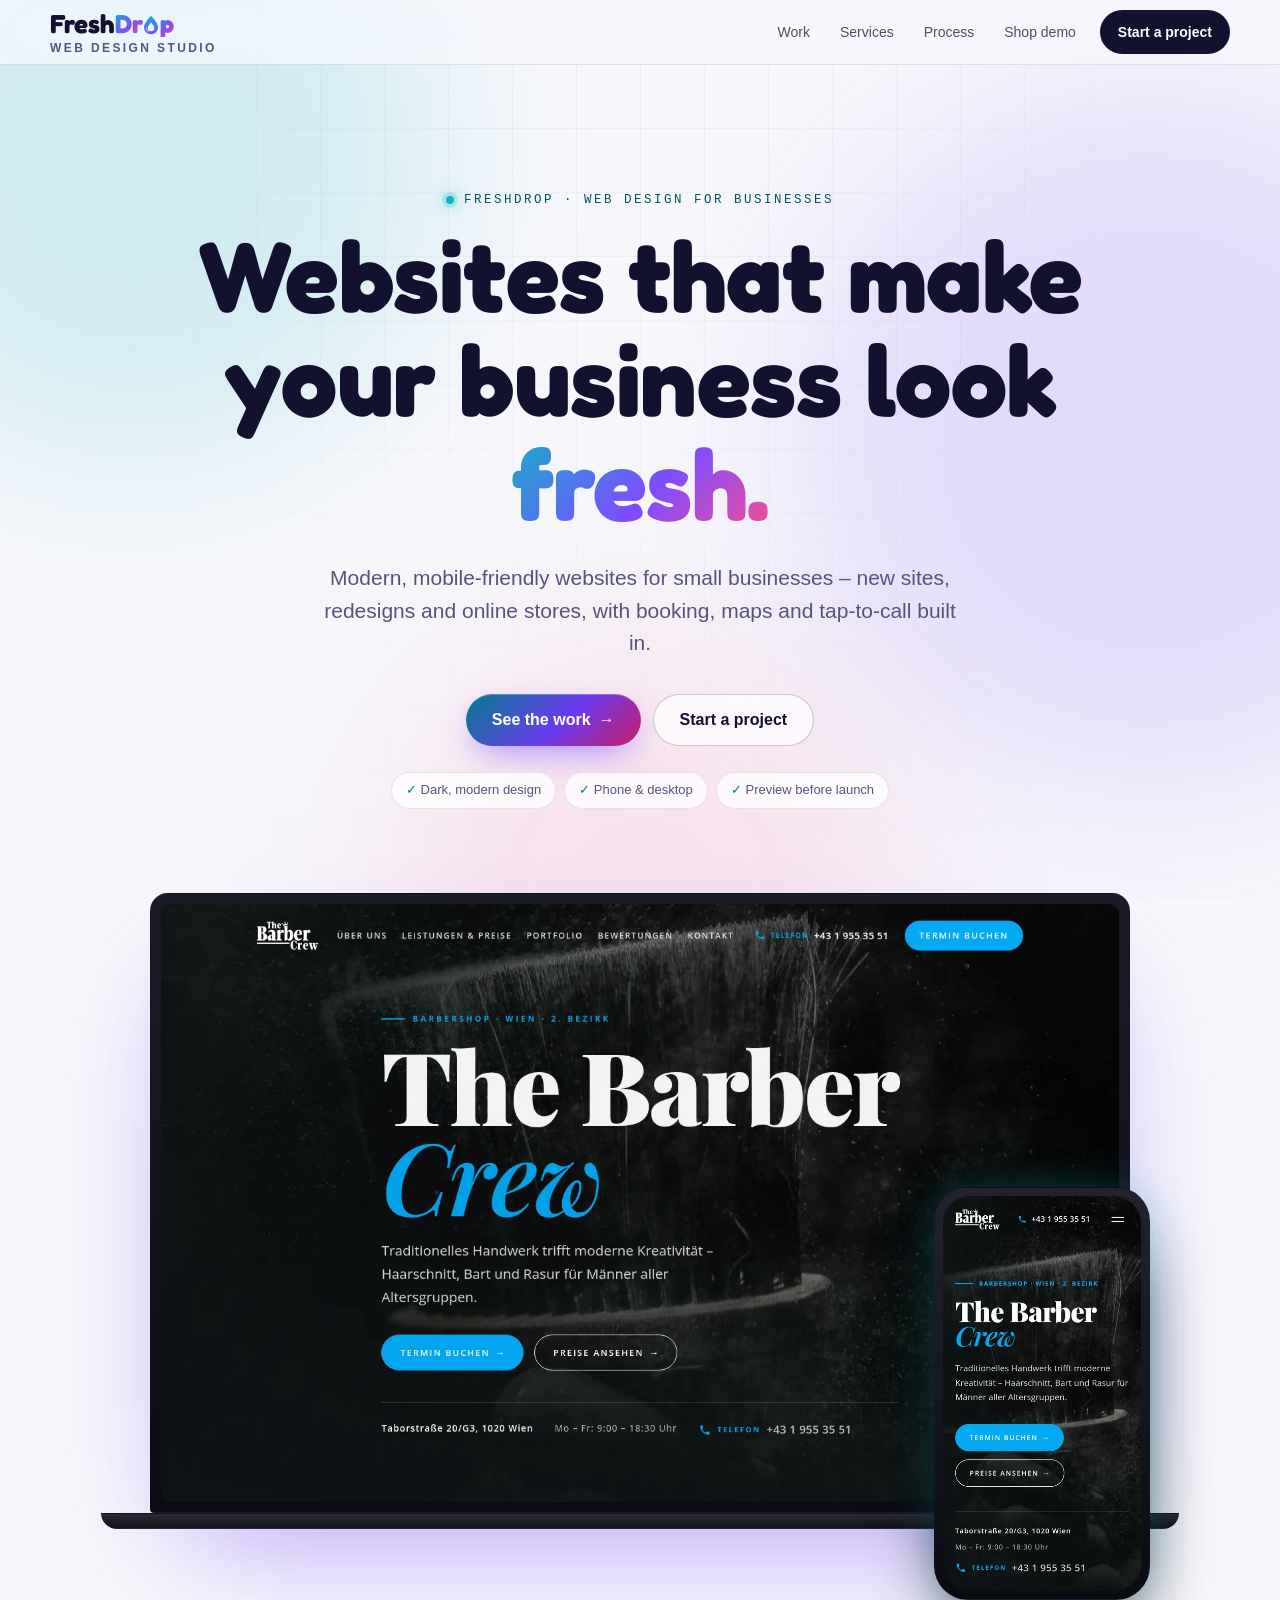
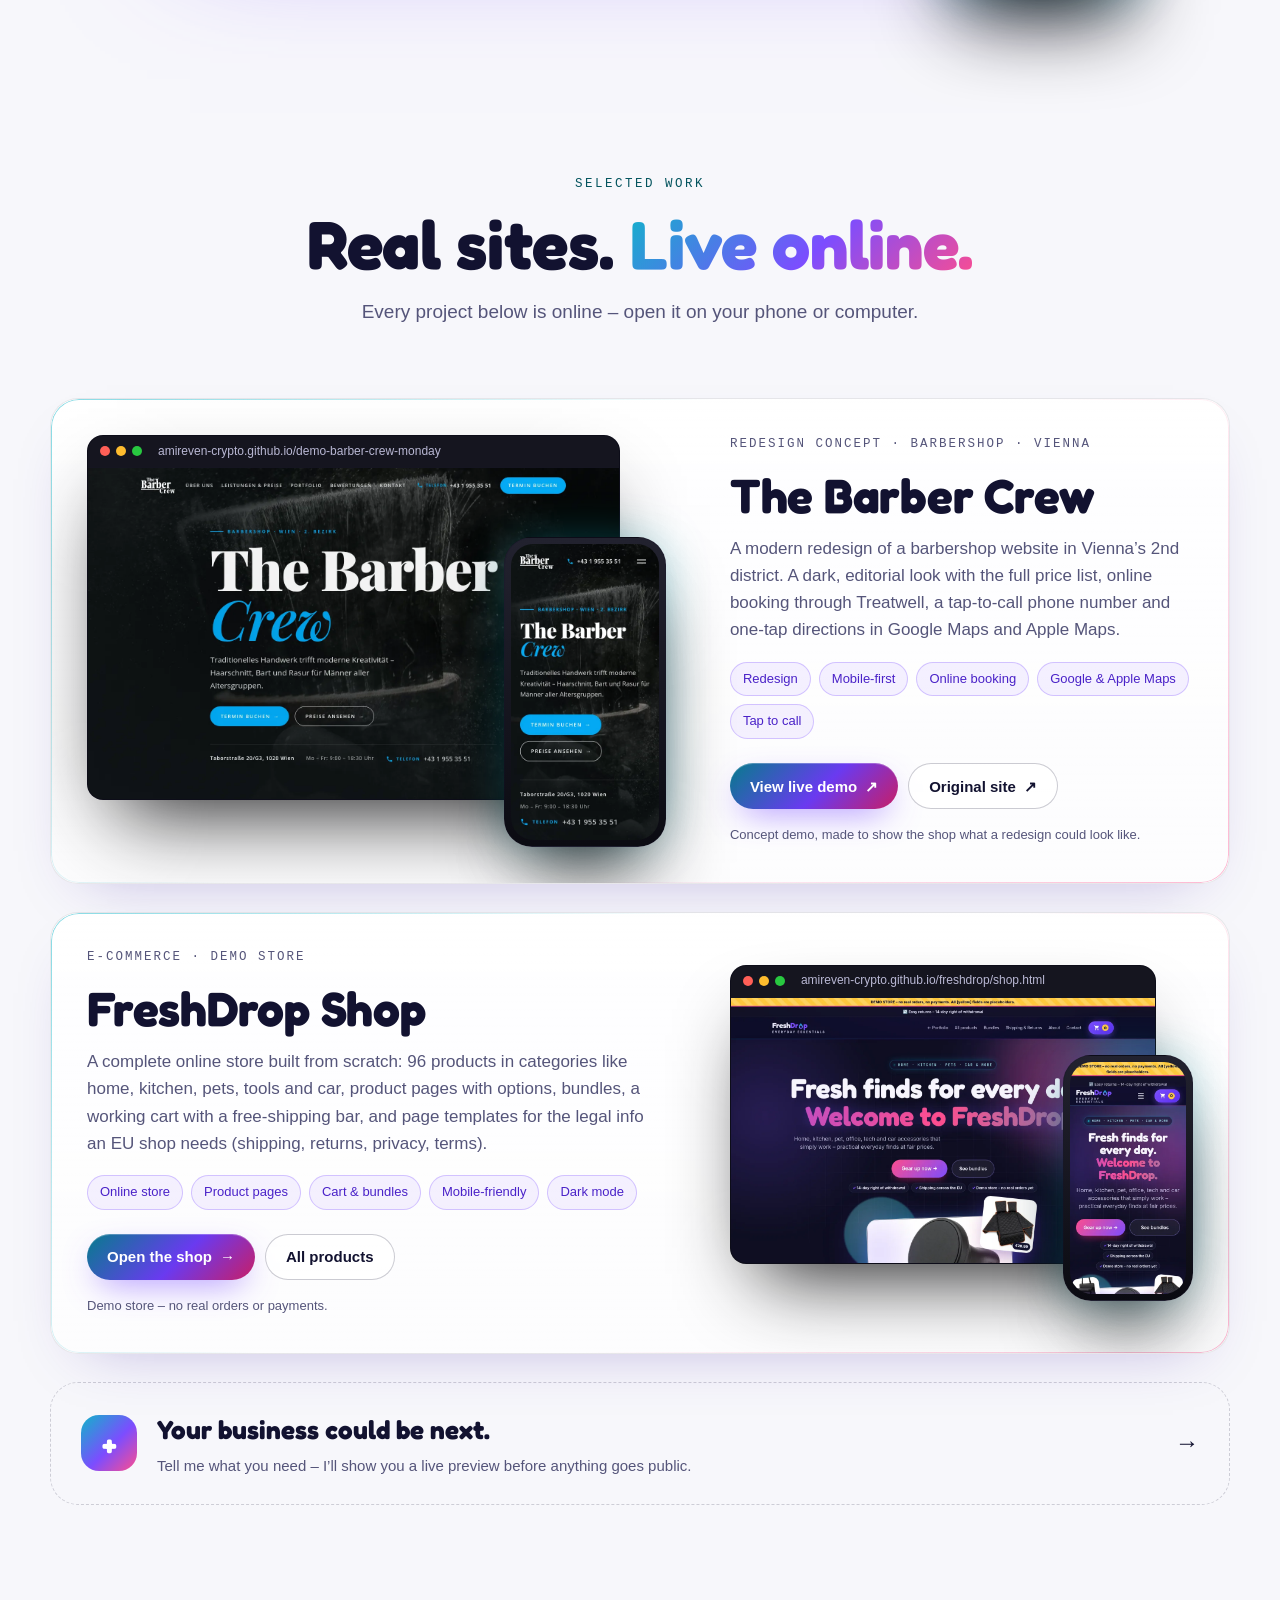
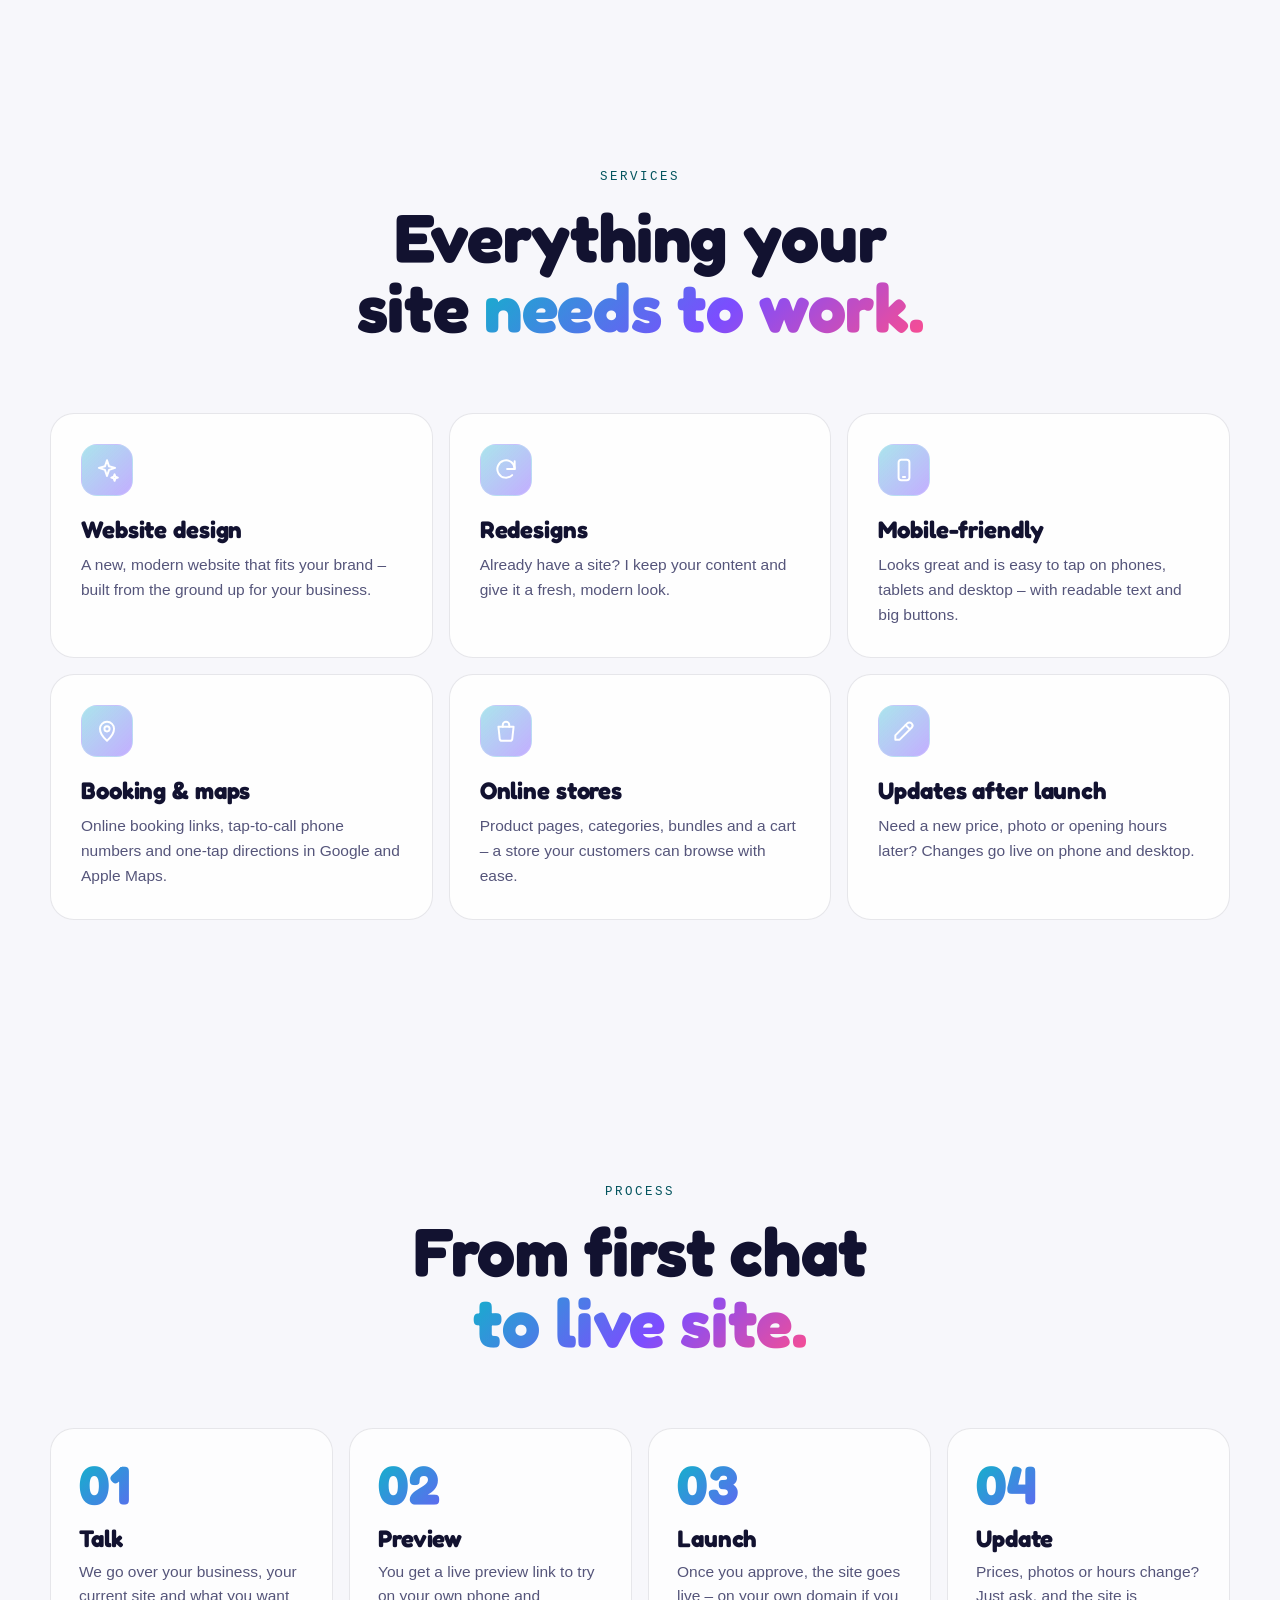
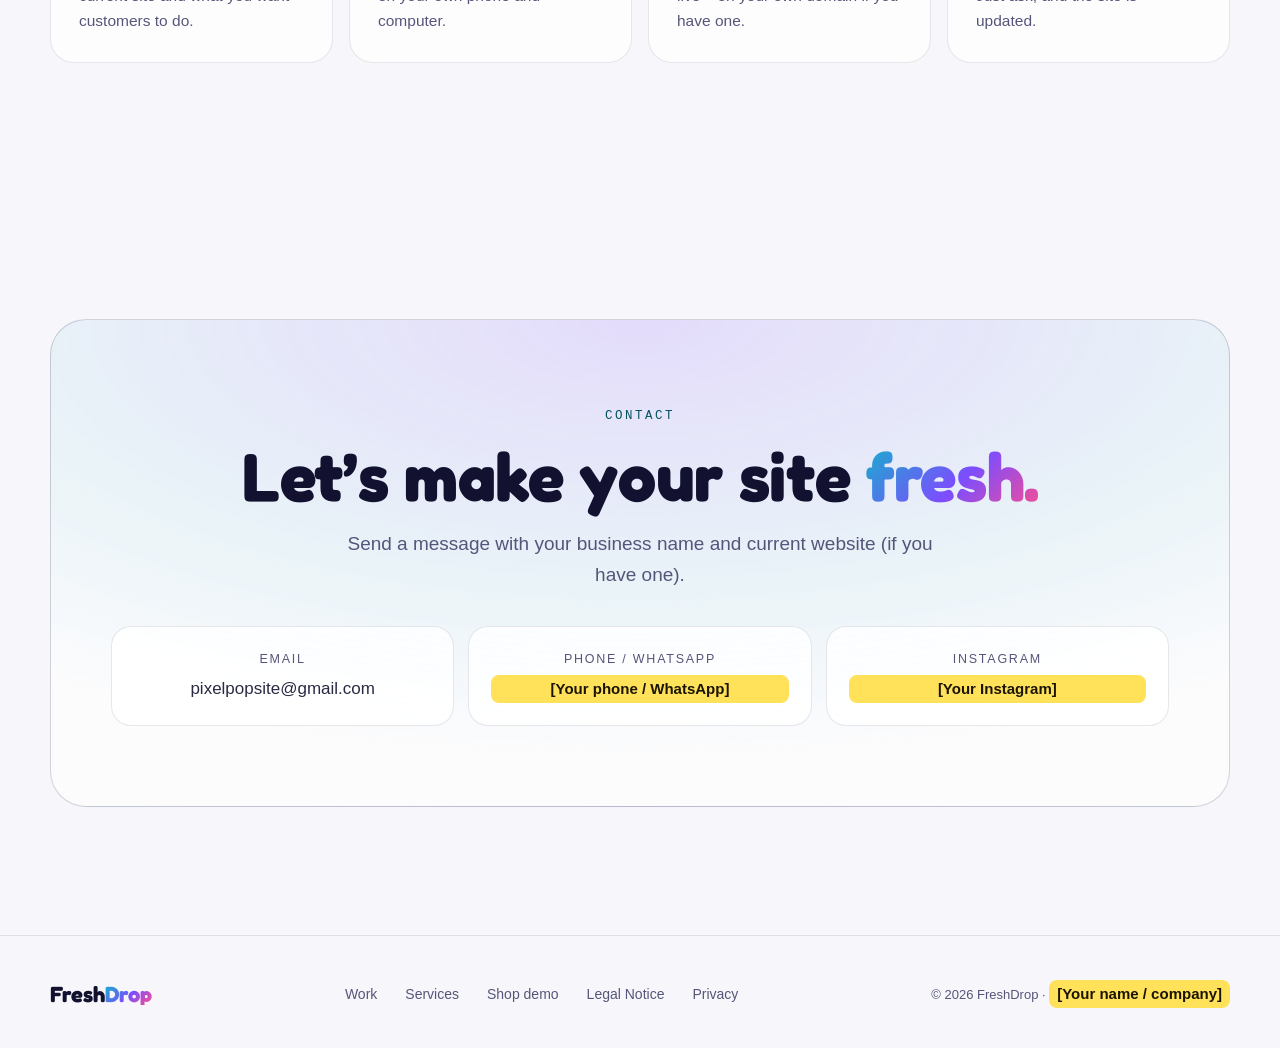
==== commit fa455392: "Portfolio: darken the light-mode contact eyebrow further so it meets 4.5:1 on the tighter mobile lav" ====
--- a/index.html
+++ b/index.html
@@ -10,7 +10,7 @@
 
 <link rel="icon" href="assets/favicon.svg" type="image/svg+xml"><link rel="icon" href="favicon.ico" sizes="48x48"><link rel="apple-touch-icon" href="assets/apple-touch-icon.png">
 <link rel="preload" href="assets/fonts/fredoka-latin.woff2" as="font" type="font/woff2" crossorigin>
-<link rel="stylesheet" href="assets/portfolio.css?ver=20261113-r2"><link rel="stylesheet" href="assets/tapfix.css?ver=20261113-scheme">
+<link rel="stylesheet" href="assets/portfolio.css?ver=20261113-r2b"><link rel="stylesheet" href="assets/tapfix.css?ver=20261113-scheme">
 </head>
 <body>
 <a class="skip" href="#main">Skip to main content</a>
--- a/assets/portfolio.css
+++ b/assets/portfolio.css
@@ -166,8 +166,8 @@
    and project "windows" stay dark like real screens. */
 @media (prefers-color-scheme: light){
   :root{--bg:#F7F7FB;--bg2:#FFFFFF;--card:rgba(255,255,255,.78);--line:rgba(20,20,50,.10);--line2:rgba(20,20,50,.18);--text:#2A2A44;--muted:#55557A;--ink:#121230}
-  .eyebrow{color:#05606C}
-  .contact .eyebrow{color:#05606C}
+  .eyebrow{color:#04545E}
+  .contact .eyebrow{color:#04545E}
   .orb{opacity:.18}.o1{opacity:.16}.o2{opacity:.16}.o3{opacity:.12}
   .grid{background-image:linear-gradient(rgba(20,20,50,.05) 1px,transparent 1px),linear-gradient(90deg,rgba(20,20,50,.05) 1px,transparent 1px)}
   .nav{background:rgba(247,247,251,.78)}
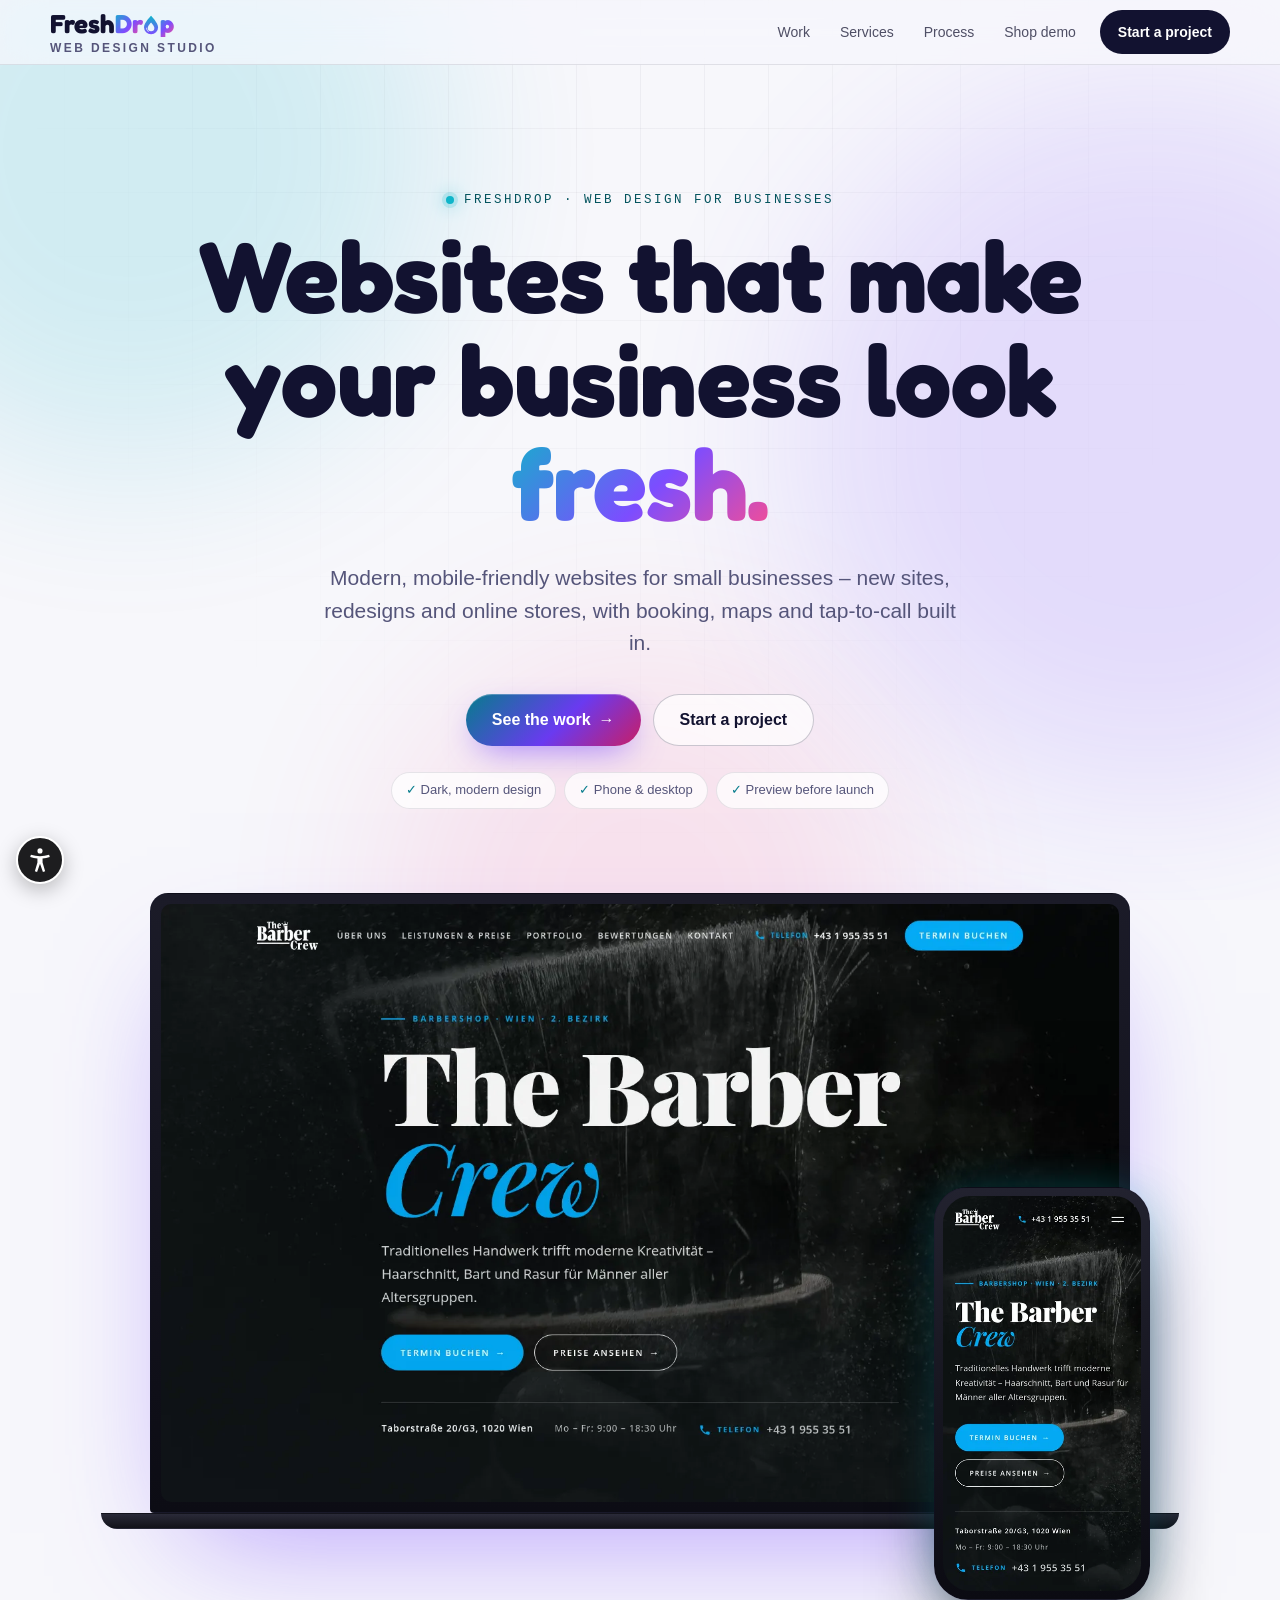
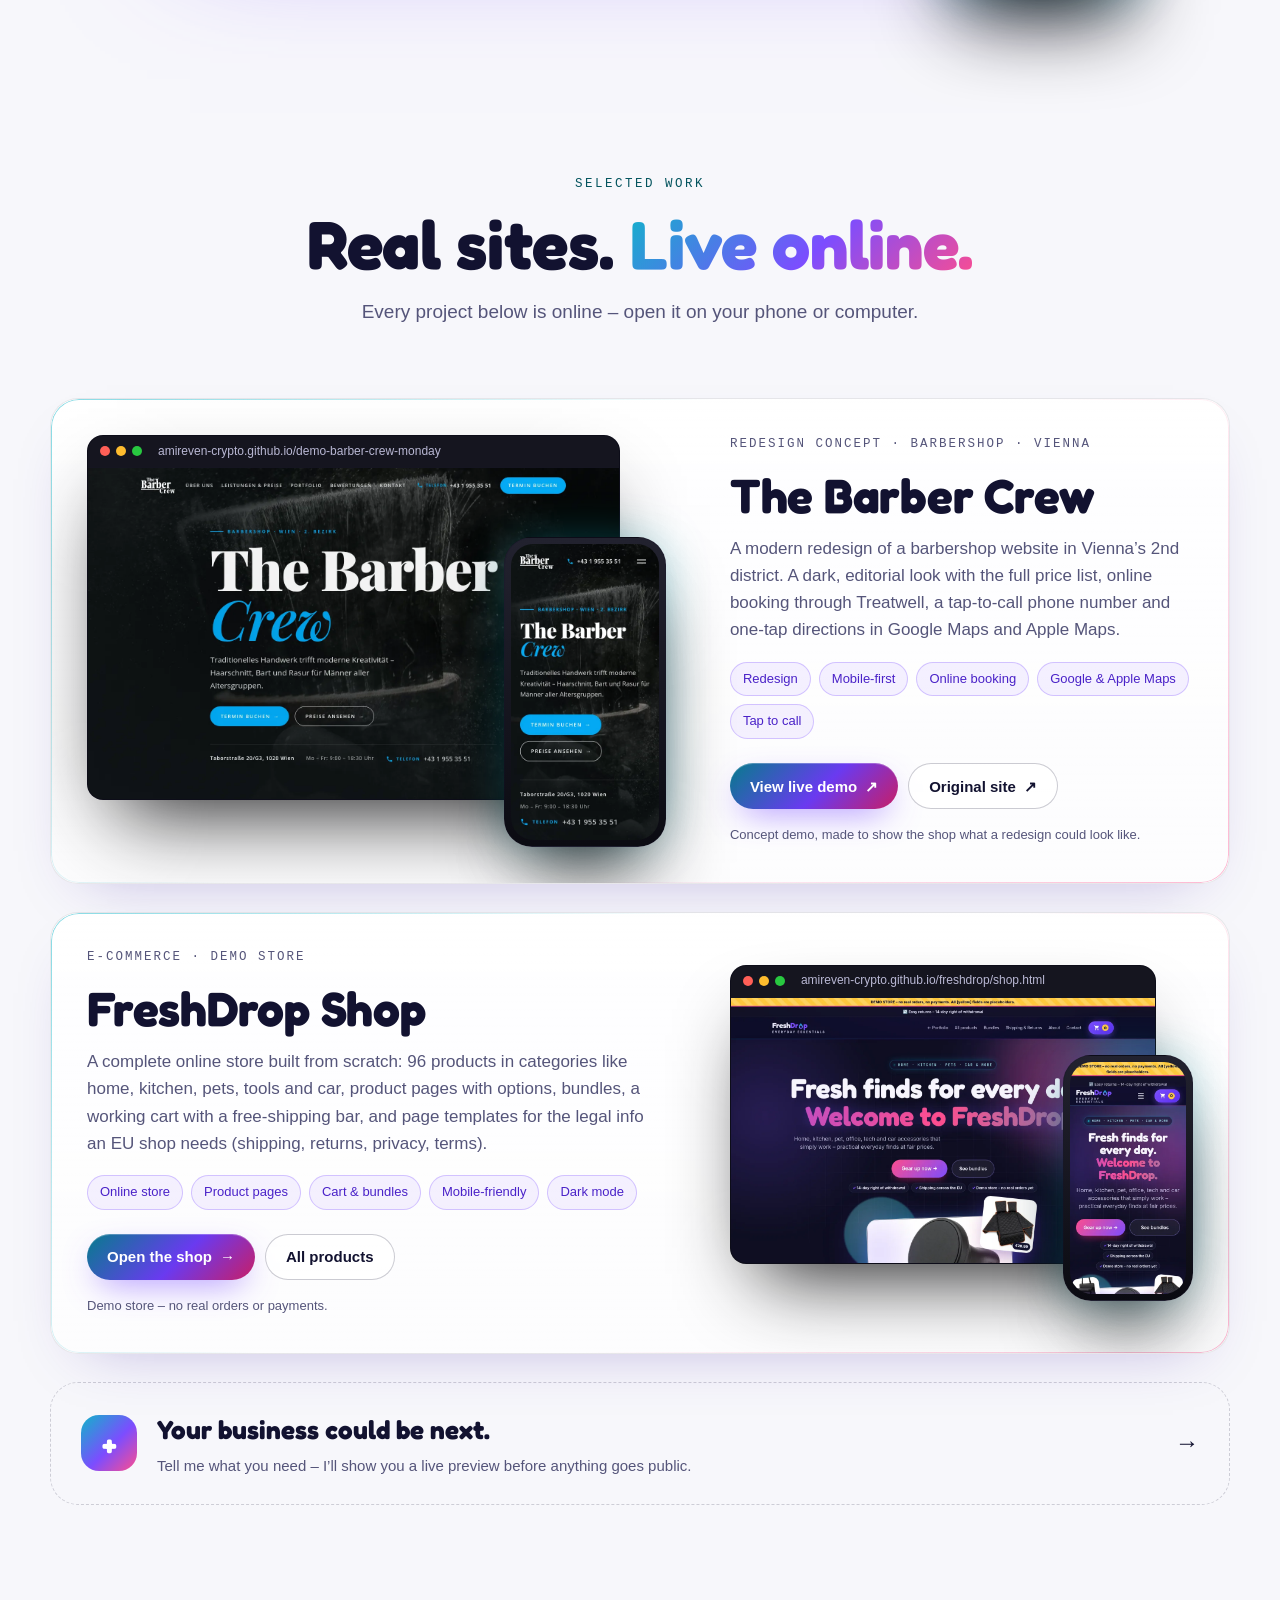
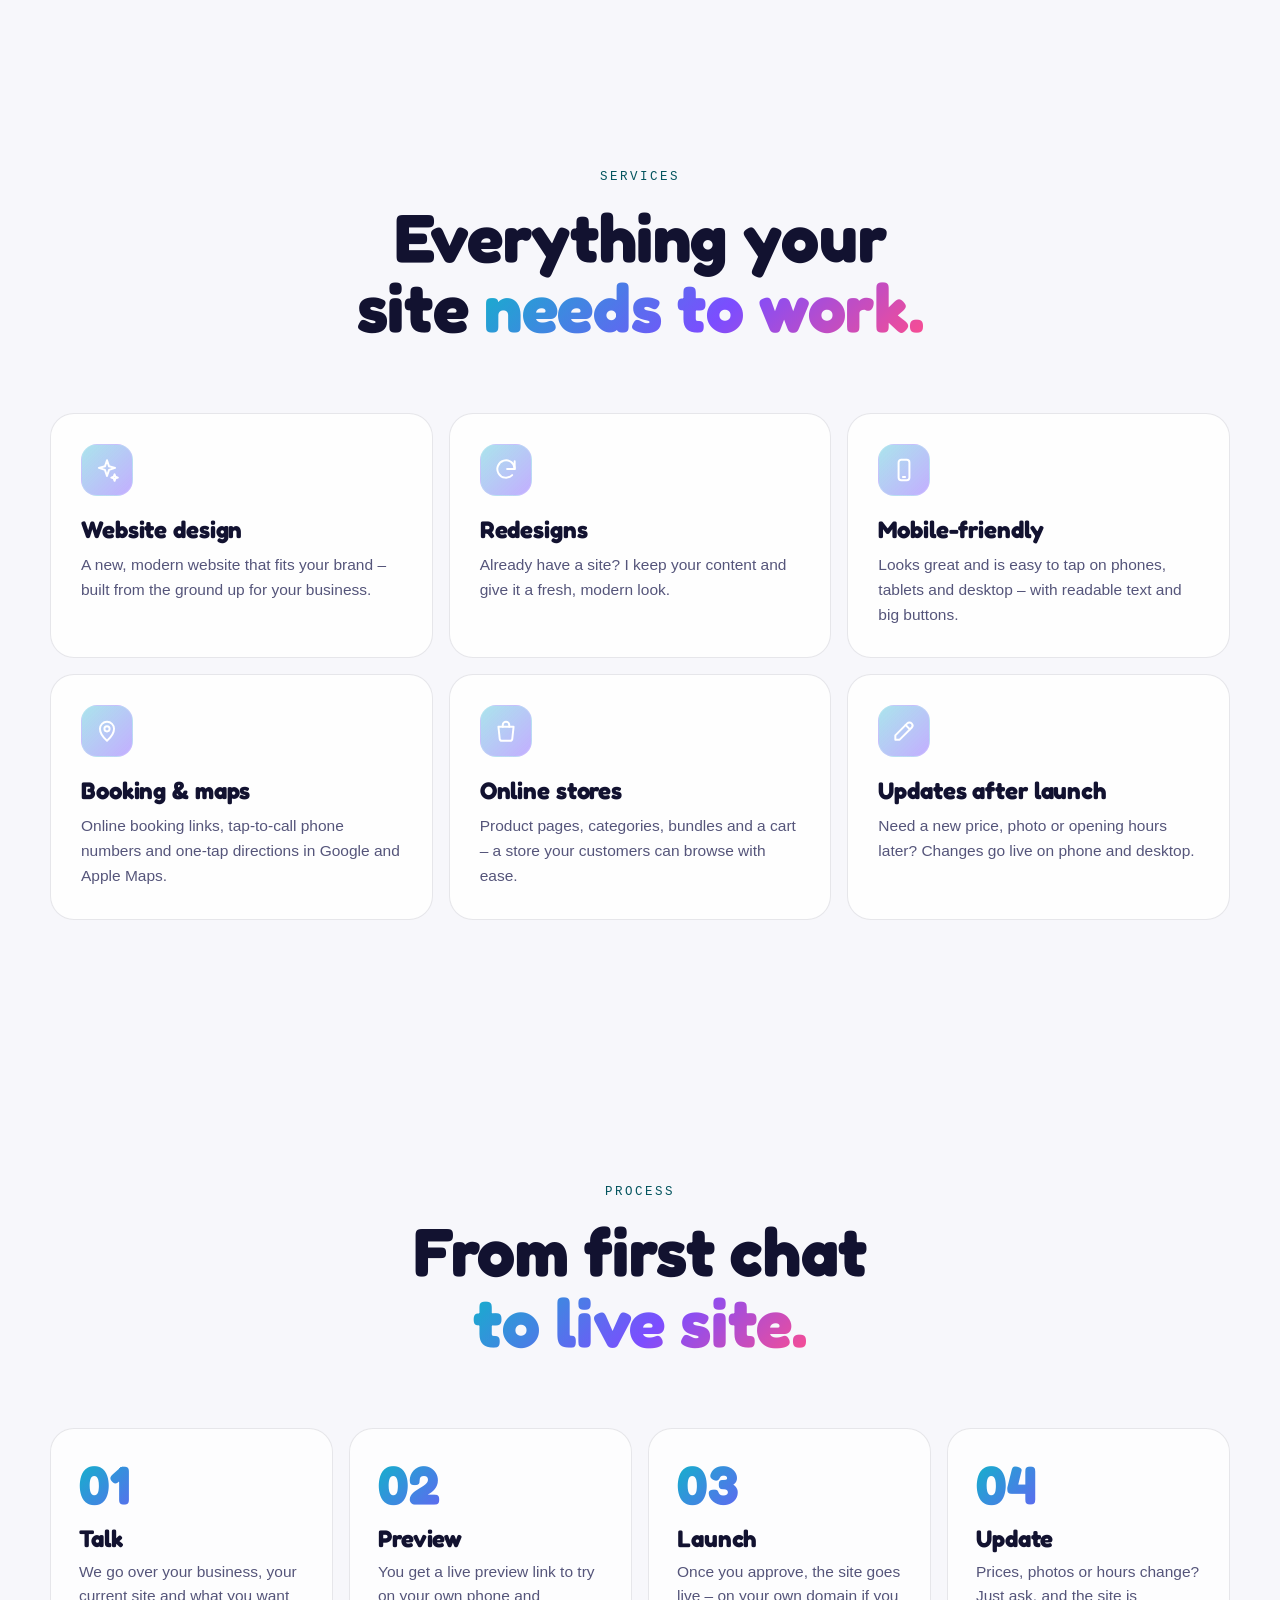
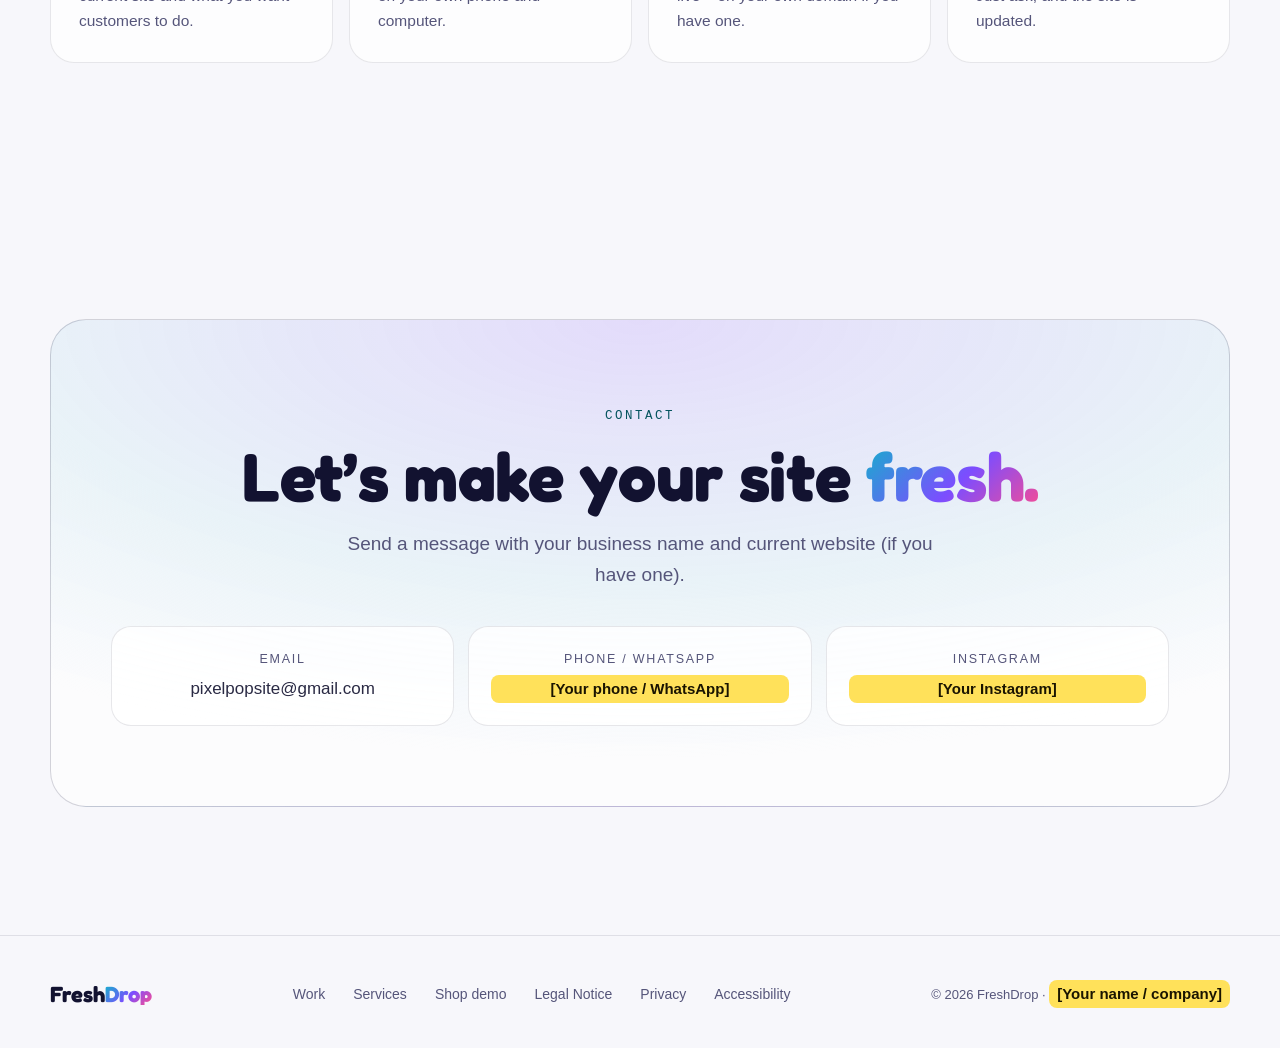
==== commit 43131c40: "Portfolio: floating accessibility button + menu (text size, contrast, grayscale, links, readable fon" ====
--- a/index.html
+++ b/index.html
@@ -11,13 +11,14 @@
 <link rel="icon" href="assets/favicon.svg" type="image/svg+xml"><link rel="icon" href="favicon.ico" sizes="48x48"><link rel="apple-touch-icon" href="assets/apple-touch-icon.png">
 <link rel="preload" href="assets/fonts/fredoka-latin.woff2" as="font" type="font/woff2" crossorigin>
 <link rel="stylesheet" href="assets/portfolio.css?ver=20261113-r2b"><link rel="stylesheet" href="assets/tapfix.css?ver=20261113-scheme">
+<link rel="stylesheet" href="assets/a11y/a11y.css?v=20261118-a11y"><script src="assets/a11y/a11y.js?v=20261118-a11y" data-site="portfolio" data-avoid=".bnav, .m-cart.has" data-statement="accessibility.html"></script>
 </head>
 <body>
 <a class="skip" href="#main">Skip to main content</a>
 <div class="bg" aria-hidden="true"><span class="orb o1"></span><span class="orb o2"></span><span class="orb o3"></span><span class="grid"></span></div>
 
 <header class="nav" id="top"><div class="wrap nav-in">
-  <a class="logo" href="index.html" aria-label="FreshDrop – home"><span class="wm">Fresh<b>Dr</b><svg class="pdrop" viewBox="0 0 24 30" aria-hidden="true"><defs><linearGradient id="fdg" x1="0" y1="0" x2="0" y2="1"><stop offset="0" stop-color="#0FB5C9"/><stop offset="1" stop-color="#7C4DFF"/></linearGradient></defs><path fill="url(#fdg)" fill-rule="evenodd" d="M12 1C12 1 1.5 11.6 1.5 18.2a10.5 10.5 0 0 0 21 0C22.5 11.6 12 1 12 1ZM12 11.2C12 11.2 7.1 16.1 7.1 19.2a4.9 4.9 0 0 0 9.8 0C16.9 16.1 12 11.2 12 11.2Z"/><path d="M5.2 19.5a7 7 0 0 0 2.6 5.2" fill="none" stroke="#fff" stroke-opacity=".75" stroke-width="1.4" stroke-linecap="round"/></svg><b>p</b></span><small class="tagline">Web design studio</small></a>
+  <a class="logo" href="index.html"><span class="a11y-sr">FreshDrop</span><span class="wm" aria-hidden="true">Fresh<b>Dr</b><svg class="pdrop" viewBox="0 0 24 30" aria-hidden="true"><defs><linearGradient id="fdg" x1="0" y1="0" x2="0" y2="1"><stop offset="0" stop-color="#0FB5C9"/><stop offset="1" stop-color="#7C4DFF"/></linearGradient></defs><path fill="url(#fdg)" fill-rule="evenodd" d="M12 1C12 1 1.5 11.6 1.5 18.2a10.5 10.5 0 0 0 21 0C22.5 11.6 12 1 12 1ZM12 11.2C12 11.2 7.1 16.1 7.1 19.2a4.9 4.9 0 0 0 9.8 0C16.9 16.1 12 11.2 12 11.2Z"/><path d="M5.2 19.5a7 7 0 0 0 2.6 5.2" fill="none" stroke="#fff" stroke-opacity=".75" stroke-width="1.4" stroke-linecap="round"/></svg><b>p</b></span><small class="tagline">Web design studio</small></a>
   <nav class="links" id="navlinks" aria-label="Main"><a href="#work">Work</a><a href="#services">Services</a><a href="#process">Process</a><a href="shop.html">Shop demo</a><a href="#contact" class="cta-sm">Start a project</a></nav>
   <button class="burger" type="button" aria-label="Open menu" aria-expanded="false" aria-controls="navlinks"><span></span><span></span></button>
 </div></header>
@@ -108,8 +109,8 @@
 </main>
 
 <footer class="foot"><div class="wrap foot-in">
-  <a class="logo" href="index.html" aria-label="FreshDrop – home"><span class="wm">Fresh<b>Drop</b></span></a>
-  <nav aria-label="Footer"><a href="#work">Work</a><a href="#services">Services</a><a href="shop.html">Shop demo</a><a href="legal-notice.html">Legal Notice</a><a href="privacy.html">Privacy</a></nav>
+  <a class="logo" href="index.html"><span class="wm">Fresh<b>Drop</b></span><span class="a11y-sr"> Web Design – home</span></a>
+  <nav aria-label="Footer"><a href="#work">Work</a><a href="#services">Services</a><a href="shop.html">Shop demo</a><a href="legal-notice.html">Legal Notice</a><a href="privacy.html">Privacy</a><a href="accessibility.html">Accessibility</a></nav>
   <p>© <span id="yr">2026</span> FreshDrop · <span class="ph">[Your name / company]</span></p>
 </div></footer>
 <script src="assets/portfolio.js"></script>
--- a/assets/a11y/a11y.css
+++ b/assets/a11y/a11y.css
@@ -0,0 +1,103 @@
+/* A11y menu v1.0 — shared by all PIXELPOP demo sites. No external requests. */
+.a11y-ui,.a11y-fab{--a11y-bg:#fff;--a11y-fg:#1d1d1f;--a11y-muted:#55555c;--a11y-line:#d2d2d7;--a11y-tile:#f5f5f7;--a11y-accent:#1559c7;--a11y-on-accent:#fff;--a11y-fab-bg:#1d1d1f;--a11y-fab-fg:#fff;--a11y-ring:#1559c7;--a11y-radius:18px;--a11y-tile-radius:12px;--a11y-font:system-ui,-apple-system,"Segoe UI",Roboto,Arial,"Noto Sans","Noto Sans Hebrew",sans-serif;--a11y-shadow:0 18px 50px rgba(0,0,0,.22);--a11y-bottom:16px;--a11y-side:16px}
+.a11y-ui,.a11y-ui *,.a11y-fab,.a11y-fab *{box-sizing:border-box}
+.a11y-sr{position:absolute!important;width:1px!important;height:1px!important;margin:-1px!important;padding:0!important;overflow:hidden!important;clip:rect(0 0 0 0)!important;clip-path:inset(50%)!important;white-space:nowrap!important;border:0!important}
+.a11y-fab{position:fixed;z-index:2147483000;bottom:calc(var(--a11y-bottom) + env(safe-area-inset-bottom,0px));width:48px;height:48px;padding:0;margin:0;border:2px solid var(--a11y-fab-fg);border-radius:50%;background:var(--a11y-fab-bg);color:var(--a11y-fab-fg);display:inline-flex;align-items:center;justify-content:center;cursor:pointer;box-shadow:0 6px 20px rgba(0,0,0,.25);-webkit-tap-highlight-color:transparent;font:inherit;line-height:1}
+.a11y-pos-left .a11y-fab,.a11y-pos-left~.a11y-fab{left:calc(var(--a11y-side) + env(safe-area-inset-left,0px))}
+.a11y-pos-right .a11y-fab{right:calc(var(--a11y-side) + env(safe-area-inset-right,0px))}
+.a11y-fab svg{width:28px;height:28px;fill:currentColor;display:block}
+.a11y-fab:hover{transform:scale(1.06)}
+.a11y-fab:focus{outline:none}
+.a11y-fab:focus-visible,.a11y-panel :focus-visible{outline:3px solid var(--a11y-ring)!important;outline-offset:3px!important}
+.a11y-fab.a11y-active::after{content:"";position:absolute;top:-2px;right:-2px;width:14px;height:14px;border-radius:50%;background:var(--a11y-accent);border:2px solid var(--a11y-fab-fg)}
+.a11y-fab.a11y-inline{position:relative;bottom:auto;left:auto;right:auto;box-shadow:none}
+.a11y-panel{position:fixed;inset:auto auto calc(var(--a11y-bottom) + 60px + env(safe-area-inset-bottom,0px)) calc(var(--a11y-side) + env(safe-area-inset-left,0px));margin:0;width:min(372px,calc(100vw - 24px));max-width:none;max-height:calc(100vh - var(--a11y-bottom) - 76px);max-height:calc(100dvh - var(--a11y-bottom) - 76px - env(safe-area-inset-bottom,0px));overflow:auto;overscroll-behavior:contain;-webkit-overflow-scrolling:touch;padding:18px;border:1px solid var(--a11y-line)!important;border-radius:var(--a11y-radius);background:var(--a11y-bg)!important;color:var(--a11y-fg);font-family:var(--a11y-font);font-size:16px;line-height:1.4;letter-spacing:normal;word-spacing:normal;text-align:start;box-shadow:var(--a11y-shadow)!important;-webkit-backdrop-filter:none!important;backdrop-filter:none!important;z-index:2147483001;text-transform:none;font-style:normal;font-weight:400}
+.a11y-panel:not([open]){display:none}
+.a11y-pos-right .a11y-panel{left:auto;right:calc(var(--a11y-side) + env(safe-area-inset-right,0px))}
+.a11y-mounted .a11y-panel{inset:72px calc(var(--a11y-side) + env(safe-area-inset-right,0px)) auto auto}
+.a11y-panel::backdrop{background:rgba(0,0,0,.28)}
+.a11y-nomodal .a11y-panel{display:block}
+.a11y-head{display:flex;align-items:center;justify-content:space-between;gap:12px;margin:0 0 6px}
+.a11y-title{margin:0;font:inherit;font-size:20px;font-weight:700;line-height:1.2;color:var(--a11y-fg);letter-spacing:normal;text-transform:none}
+.a11y-x{flex:none;width:44px;height:44px;margin:-6px;border:0;border-radius:50%;background:transparent;color:var(--a11y-fg);display:inline-flex;align-items:center;justify-content:center;cursor:pointer;padding:0}
+.a11y-x:hover{background:var(--a11y-tile)}
+.a11y-x svg{width:22px;height:22px;fill:currentColor}
+.a11y-intro{margin:0 0 14px;font-size:14px;line-height:1.45;color:var(--a11y-muted)}
+.a11y-size{display:flex;align-items:center;justify-content:space-between;gap:10px;padding:8px 8px 8px 14px;margin:0 0 10px;border:1px solid var(--a11y-line);border-radius:var(--a11y-tile-radius);background:var(--a11y-tile)}
+.a11y-panel[dir=rtl] .a11y-size{padding:8px 14px 8px 8px}
+.a11y-size-l{font-weight:600}
+.a11y-size-ctl{display:inline-flex;align-items:center;gap:6px;direction:ltr}
+.a11y-step{width:44px;height:44px;border:1px solid var(--a11y-line);border-radius:10px;background:var(--a11y-bg);color:var(--a11y-fg);font:inherit;font-size:16px;font-weight:700;cursor:pointer;padding:0;line-height:1}
+.a11y-step[aria-disabled=true]{opacity:.45;cursor:default}
+.a11y-size-v{min-width:56px;text-align:center;font-weight:700;font-variant-numeric:tabular-nums}
+.a11y-grid{display:grid;grid-template-columns:1fr 1fr;gap:8px;margin:0 0 12px}
+.a11y-opt{display:flex;flex-direction:column;align-items:flex-start;justify-content:space-between;gap:8px;min-height:68px;padding:10px 12px;margin:0;border:1px solid var(--a11y-line);border-radius:var(--a11y-tile-radius);background:var(--a11y-tile);color:var(--a11y-fg);font:inherit;font-size:15px;font-weight:600;line-height:1.25;text-align:start;cursor:pointer;position:relative;overflow-wrap:anywhere}
+.a11y-opt svg{width:24px;height:24px;fill:currentColor;flex:none}
+.a11y-opt::after{content:"";position:absolute;top:10px;inset-inline-end:10px;width:18px;height:18px;border-radius:50%;border:2px solid currentColor;opacity:.55}
+.a11y-opt[aria-pressed=true]{background:var(--a11y-accent);border-color:var(--a11y-accent);color:var(--a11y-on-accent)}
+.a11y-opt[aria-pressed=true]::after{opacity:1;background:currentColor;box-shadow:inset 0 0 0 3px var(--a11y-accent)}
+.a11y-opt:hover,.a11y-step:hover{border-color:var(--a11y-fg)}
+.a11y-foot{display:flex;align-items:center;justify-content:space-between;gap:10px;flex-wrap:wrap}
+.a11y-reset{display:inline-flex;align-items:center;gap:8px;min-height:44px;padding:0 16px;border:1px solid var(--a11y-fg);border-radius:999px;background:transparent;color:var(--a11y-fg);font:inherit;font-size:15px;font-weight:600;cursor:pointer}
+.a11y-reset svg{width:18px;height:18px;fill:currentColor}
+.a11y-statement{display:inline-flex;align-items:center;min-height:44px;color:var(--a11y-fg)!important;font-size:15px;font-weight:600;text-decoration:underline!important;text-underline-offset:3px}
+@media (max-width:519px){
+  .a11y-panel,.a11y-pos-right .a11y-panel,.a11y-mounted .a11y-panel{inset:auto 8px calc(8px + env(safe-area-inset-bottom,0px)) 8px;width:auto;max-height:calc(100vh - 24px);max-height:calc(100dvh - 24px);padding:16px}
+  .a11y-opt{min-height:68px;font-size:14px}
+}
+@media (prefers-reduced-motion:no-preference){.a11y-fab{transition:transform .15s ease}}
+@media print{.a11y-ui,.a11y-fab{display:none!important}}
+@media (forced-colors:active){.a11y-fab,.a11y-opt,.a11y-step,.a11y-reset,.a11y-panel{border:2px solid CanvasText!important}.a11y-opt[aria-pressed=true]{outline:3px solid Highlight}}
+
+/* ---------- settings (classes on <html>) ---------- */
+html.a11y-fs body *:not(.a11y-ui):not(.a11y-ui *):not(.a11y-fab):not(.a11y-fab *){overflow-wrap:anywhere}
+html.a11y-fs body :is(input,select,textarea,img,video,canvas,iframe,table):not(.a11y-ui *){max-width:100%}
+html.a11y-fs body :is(input,select,textarea):not(.a11y-ui *){min-width:0}
+html.a11y-fs body :is(h1,h2,h3,h4,h5,h6,p,li,dd,dt,a,span,button,label,td,th):not(.a11y-ui *):not(.a11y-fab *){hyphens:auto;-webkit-hyphens:auto}
+
+html.a11y-contrast,html.a11y-contrast body{background:#000!important;color:#fff!important}
+html.a11y-contrast body *:not(.a11y-ui):not(.a11y-ui *):not(.a11y-fab):not(.a11y-fab *):not(img):not(video):not(picture):not(canvas):not(svg):not(svg *):not(iframe):not(:empty){background-color:#000!important;background-image:none!important;color:#fff!important;-webkit-text-fill-color:currentColor!important;border-color:#fff!important;box-shadow:none!important;text-shadow:none!important;-webkit-backdrop-filter:none!important;backdrop-filter:none!important}
+html.a11y-contrast body *:not(.a11y-ui *):not(.a11y-fab *)::before,html.a11y-contrast body *:not(.a11y-ui *):not(.a11y-fab *)::after{background-image:none!important;box-shadow:none!important;text-shadow:none!important;-webkit-text-fill-color:currentColor!important}
+html.a11y-contrast body a:not(.a11y-ui *):not(.a11y-fab),html.a11y-contrast body a:not(.a11y-ui *) *:not(svg *){color:#ffeb3b!important}
+html.a11y-contrast body :is(button,[role=button],input,select,textarea,.btn):not(.a11y-ui *):not(.a11y-fab){box-shadow:inset 0 0 0 2px #fff!important}
+html.a11y-contrast body :is(span,i,b):empty:not(.a11y-ui *):not(.a11y-fab *){background-color:#fff!important;border-color:#fff!important}
+html.a11y-contrast body ::placeholder{color:#d0d0d0!important;opacity:1!important}
+html.a11y-contrast body canvas[aria-hidden=true]{visibility:hidden!important}
+
+html.a11y-gray{filter:grayscale(100%)}
+
+html.a11y-links body a:not(.a11y-ui *):not(.a11y-fab){text-decoration-line:underline!important;text-decoration-thickness:2px!important;text-underline-offset:3px!important}
+html.a11y-links body a:not(.a11y-ui *):not(.a11y-fab):not(:focus-visible){outline:2px dashed currentColor!important;outline-offset:2px!important}
+
+html.a11y-font body,html.a11y-font body *:not(svg):not(svg *):not(code):not(pre):not(kbd){font-family:Verdana,Tahoma,"Segoe UI","Noto Sans",Arial,"Noto Sans Hebrew","Arial Hebrew",sans-serif!important;font-style:normal!important}
+
+html.a11y-spacing body *:not(svg *):not(.a11y-ui):not(.a11y-ui *):not(.a11y-fab):not(.a11y-fab *){line-height:1.6!important;letter-spacing:.12em!important;word-spacing:.16em!important}
+html.a11y-spacing body p:not(.a11y-ui *){margin-bottom:2em!important}
+
+html.a11y-still *,html.a11y-still *::before,html.a11y-still *::after{animation-duration:.01ms!important;animation-delay:0s!important;animation-iteration-count:1!important;transition-duration:.01ms!important;transition-delay:0s!important;scroll-behavior:auto!important}
+
+html.a11y-cursor,html.a11y-cursor body *{cursor:url("[data-uri]") 4 3,auto!important}
+html.a11y-cursor body :is(a,button,[role=button],label,summary,select,input[type=checkbox],input[type=radio]),html.a11y-cursor body :is(a,button,[role=button],label,summary) *{cursor:url("[data-uri]") 4 3,pointer!important}
+@media (hover:none) and (pointer:coarse){.a11y-opt-cursor{display:none!important}}
+
+html.a11y-focus *:focus,html.a11y-focus *:focus-visible{outline:3px solid #ffbf00!important;outline-offset:3px!important;box-shadow:0 0 0 7px #000!important}
+
+/* ---------- per-site look ---------- */
+html[data-a11y-site=pixelpop] .a11y-ui,html[data-a11y-site=pixelpop] .a11y-fab{--a11y-font:"Geist","Noto Sans Hebrew","Noto Sans",system-ui,sans-serif;--a11y-radius:24px;--a11y-tile-radius:16px;--a11y-accent:#1559c7;--a11y-ring:#1559c7;--a11y-fab-bg:#1d1d1f}
+html[data-a11y-site=barber] .a11y-ui,html[data-a11y-site=barber] .a11y-fab{--a11y-bg:#0f1b3d;--a11y-fg:#fff;--a11y-muted:rgba(255,255,255,.78);--a11y-line:rgba(255,255,255,.22);--a11y-tile:#1b2b58;--a11y-accent:#ff6a13;--a11y-on-accent:#0a1630;--a11y-fab-bg:#ff6a13;--a11y-fab-fg:#0a1630;--a11y-ring:#ff8540;--a11y-radius:18px;--a11y-tile-radius:12px;--a11y-font:"Figtree","BC Cyrillic","BC Hebrew","Helvetica Neue",Helvetica,Arial,sans-serif}
+html[data-a11y-site=ikg] .a11y-ui,html[data-a11y-site=ikg] .a11y-fab{--a11y-bg:#fff;--a11y-fg:#111827;--a11y-muted:#4b5563;--a11y-line:#c9cce0;--a11y-tile:#f6f7fb;--a11y-accent:#303992;--a11y-on-accent:#fff;--a11y-fab-bg:#fff;--a11y-fab-fg:#303992;--a11y-ring:#303992;--a11y-radius:5px;--a11y-tile-radius:5px;--a11y-font:"Source Sans 3","Noto Sans","Helvetica Neue",Helvetica,Arial,sans-serif}
+html[data-a11y-site=freshdrop] .a11y-ui,html[data-a11y-site=freshdrop] .a11y-fab{--a11y-bg:#fff;--a11y-fg:#1b1b3a;--a11y-muted:#5b5b7a;--a11y-line:#e0daf7;--a11y-tile:#f7f4ff;--a11y-accent:#6a3af0;--a11y-on-accent:#fff;--a11y-fab-bg:#6a3af0;--a11y-fab-fg:#fff;--a11y-ring:#6a3af0;--a11y-radius:20px;--a11y-tile-radius:14px}
+html[data-a11y-site=design-studio] .a11y-ui,html[data-a11y-site=design-studio] .a11y-fab{--a11y-bg:#fffdf7;--a11y-fg:#141414;--a11y-muted:#4a4a42;--a11y-line:#d6cfbd;--a11y-tile:#faf6ec;--a11y-accent:#d4ff3a;--a11y-on-accent:#141414;--a11y-fab-bg:#141414;--a11y-fab-fg:#d4ff3a;--a11y-ring:#a84b00;--a11y-radius:28px;--a11y-tile-radius:16px}
+html[data-a11y-site=ikg] .a11y-fab.a11y-inline{width:44px;height:44px;border:1px solid var(--color-rule,#c9cce0);border-radius:5px;background:var(--bg-surface,#fff);color:var(--color-primary,#303992)}
+html[data-a11y-site=ikg] .a11y-fab.a11y-inline svg{width:26px;height:26px}
+@media (prefers-color-scheme:dark){
+  html[data-a11y-site=pixelpop] .a11y-ui,html[data-a11y-site=pixelpop] .a11y-fab{--a11y-bg:#1d1d1f;--a11y-fg:#f5f5f7;--a11y-muted:#b7b7bd;--a11y-line:#424245;--a11y-tile:#272729;--a11y-accent:#5ba3ff;--a11y-on-accent:#050507;--a11y-fab-bg:#f5f5f7;--a11y-fab-fg:#050507;--a11y-ring:#5ba3ff}
+  html[data-a11y-site=freshdrop] .a11y-ui,html[data-a11y-site=freshdrop] .a11y-fab{--a11y-bg:#12122a;--a11y-fg:#f4f4ff;--a11y-muted:#bdbcd8;--a11y-line:#34345a;--a11y-tile:#1b1b3a;--a11y-accent:#b9a3ff;--a11y-on-accent:#12122a;--a11y-fab-bg:#7c4dff;--a11y-fab-fg:#fff;--a11y-ring:#b9a3ff}
+  html[data-a11y-site=design-studio] .a11y-ui,html[data-a11y-site=design-studio] .a11y-fab{--a11y-bg:#16161b;--a11y-fg:#f5f5f0;--a11y-muted:#bdbdb4;--a11y-line:rgba(255,255,255,.18);--a11y-tile:#202027;--a11y-fab-bg:#d4ff3a;--a11y-fab-fg:#141414;--a11y-ring:#d4ff3a}
+}
+
+/* ---------- per-site position (clear each site's own fixed buttons) ---------- */
+html[data-a11y-site=barber] .a11y-ui{--a11y-bottom:80px}
+@media (max-width:780px){html[data-a11y-site=barber] .a11y-ui{--a11y-bottom:72px}}
+@media (max-width:768px){html[data-a11y-site=freshdrop] body:has(.bnav) .a11y-ui{--a11y-bottom:80px}html[data-a11y-site=freshdrop] body:has(.m-cart.has) .a11y-ui{--a11y-bottom:148px}}
+html.a11y-contrast.a11y-contrast .a11y-ui,html.a11y-contrast.a11y-contrast .a11y-fab{--a11y-bg:#000;--a11y-fg:#fff;--a11y-muted:#e6e6e6;--a11y-line:#fff;--a11y-tile:#000;--a11y-accent:#ffeb3b;--a11y-on-accent:#000;--a11y-fab-bg:#000;--a11y-fab-fg:#ffeb3b;--a11y-ring:#ffeb3b}
